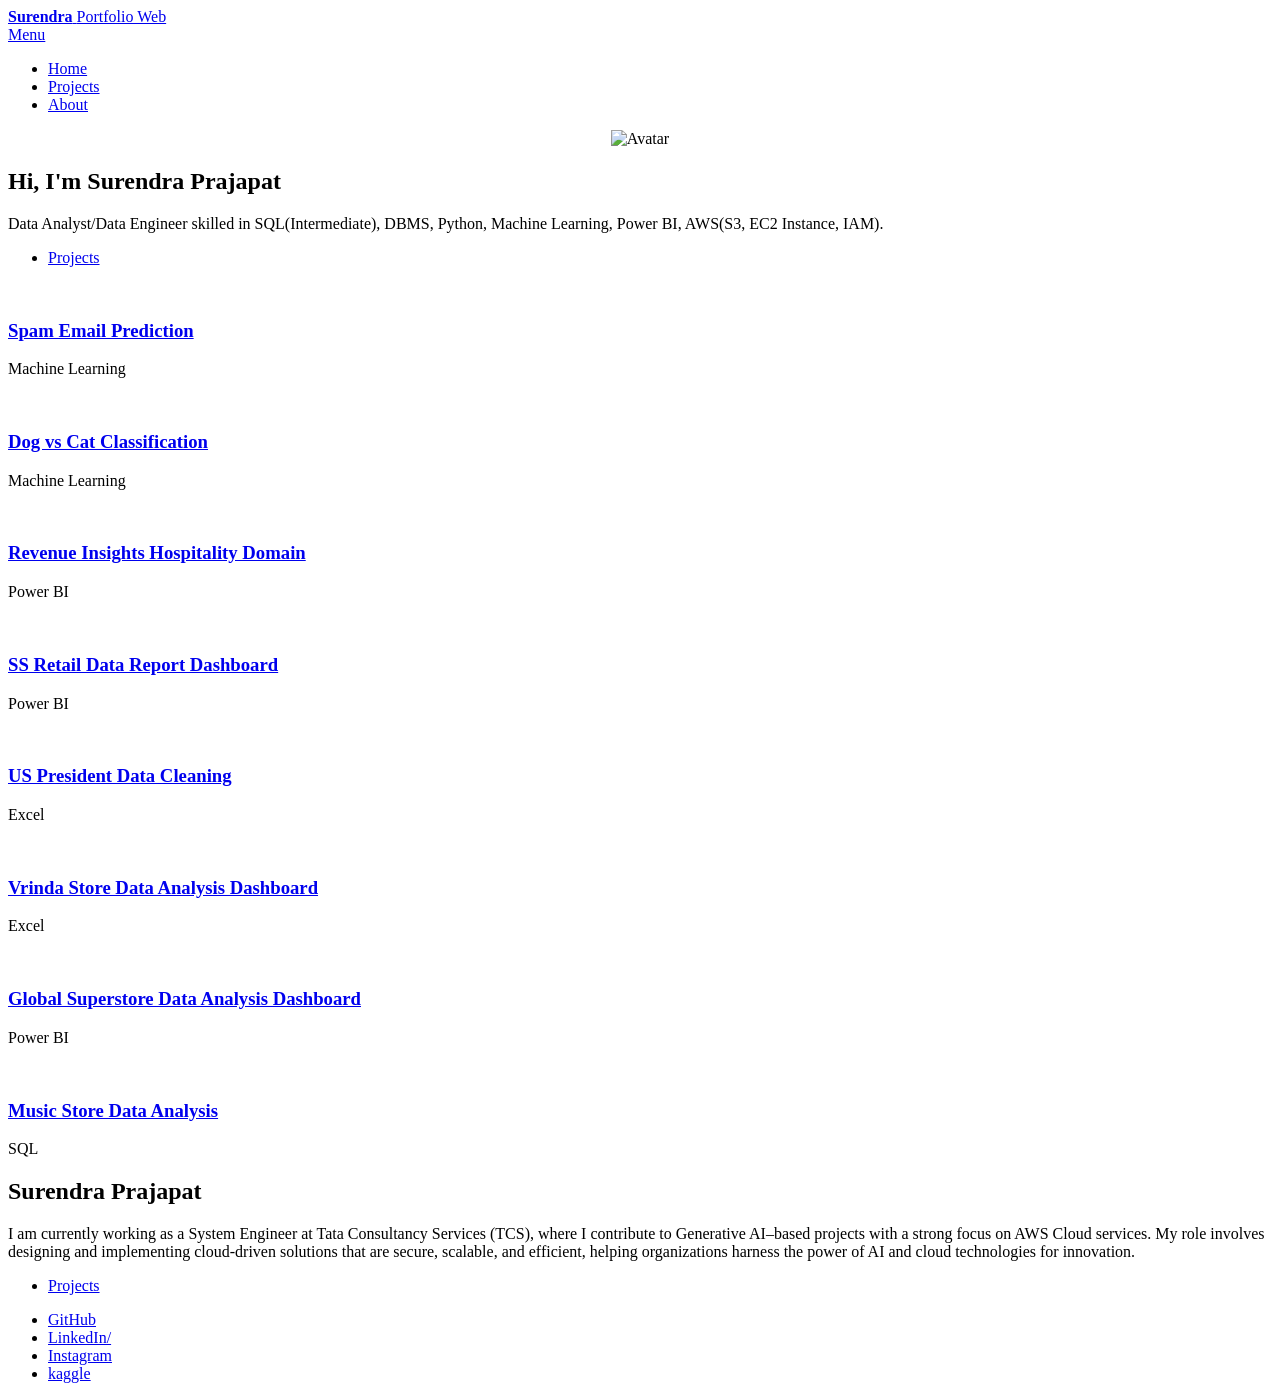
==== index.html @ dc1cc6a8 "Update index.html" ====
<!DOCTYPE HTML>
<html lang="en">
	
<html>
	<head>
	    <title>Surendra Prajapat Portfolio Web</title>
	    <meta charset="utf-8" />
	    <meta name="viewport" content="width=device-width, initial-scale=1, user-scalable=no" />
	    <link rel="stylesheet" href="assets/css/main.css" />
	    <link rel="icon" href="images/Profile.png" type="images/Profile.png">
	    <link href="https://fonts.googleapis.com/css2?family=Montserrat:wght@400;700&display=swap" rel="stylesheet">
	    <noscript>
	        <link rel="stylesheet" href="assets/css/noscript.css" />
	    </noscript>
	</head>
	<body class="is-preload">

		<!-- Wrapper -->
			<div id="wrapper">

				<!-- Header -->
					<header id="header" class="alt" style="background-image: url('path/to/header-background.jpg');">
				            <a href="index.html" class="logo"><strong>Surendra</strong> <span>Portfolio Web</span></a>
				            <nav>
				                <a href="#menu">Menu</a>
				            </nav>
				        </header>

				<!-- Menu -->
					<nav id="menu">
						<ul class="links">
							<li><a href="index.html">Home</a></li>
							<li><a href="landing.html">Projects</a></li>
							<li><a href="generic.html">About</a></li>
						</ul>
					</nav>
					
				<!-- Banner -->
					<section id="banner" class="major">
				            <div class="inner">
				                <center>
				                    <img class="circular--square" src="images/Profile.png" alt="Avatar" width="244" height="244">
				                </center>
				                <header class="major">
				                    <h1>Hi, I'm Surendra Prajapat</h1>
				                </header>
				                <div class="content">
				                    <p>Data Analyst/Data Engineer skilled in SQL(Intermediate), DBMS, Python, Machine Learning, Power BI, AWS(S3, EC2 Instance, IAM).</p>
				                    <ul class="actions">
				                        <li><a href="#one" class="button next scrolly">Projects</a></li>
				                    </ul>
				                </div>
				            </div>
				        </section>

				<!-- Main -->
					<div id="main">

						<!-- One -->
							<section id="one" class="tiles">
								<article>
									<span class="image">
										<img src="images/Spam-mail.png" alt="" width="original_width" height="original_height" />
									</span>
									<header class="major">
										<h3><a href="landing.html" class="link">Spam Email Prediction</a></h3>
										<p>Machine Learning</p>
									</header>
								</article>

								<article>
									<span class="image">
										<img src="images/Dog-Cat.png" alt="" width="original_width" height="original_height" />
									</span>
									<header class="major">
										<h3><a href="landing.html" class="link">Dog vs Cat Classification</a></h3>
										<p>Machine Learning</p>
									</header>
								</article>

								<article>
									<span class="image">
										<img src="images/Revenue_Insights.jpg" alt="" width="original_width" height="original_height" />	
									</span>
									<header class="major">
										<h3><a href="landing.html" class="link">Revenue Insights Hospitality Domain</a></h3>
										<p>Power BI</p>
									</header>
								</article>

								<article>
									<span class="image">
										<img src="images/SS_report.jpg" alt="" width="original_width" height="original_height" />
									</span>
									<header class="major">
										<h3><a href="landing.html" class="link">SS Retail Data Report Dashboard</a></h3>
										<p>Power BI</p>
									</header>
								</article>

								<article>
									<span class="image">
										<img src="images/US-President_clean.png" alt="" width="original_width" height="original_height" />
									</span>
									<header class="major">
										<h3><a href="landing.html" class="link">US President Data Cleaning</a></h3>
										<p>Excel</p>
									</header>
								</article>

								<article>
									<span class="image">
										<img src="images/Vrinda_store.png" alt="" width="original_width" height="original_height" />
									</span>
									<header class="major">
										<h3><a href="landing.html" class="link">Vrinda Store Data Analysis Dashboard</a></h3>
										<p>Excel</p>
									</header>
								</article>

								<article>
									<span class="image">
										<img src="images/Global_Super_Store (1).jpg" alt="" width="original_width" height="original_height" />
									</span>
									<header class="major">
										<h3><a href="landing.html" class="link">Global Superstore Data Analysis Dashboard</a></h3>
										<p>Power BI</p>
									</header>
								</article>


								

								<article>
									<span class="image">
										<img src="images/pic02.jpg" alt="" />
									</span>
									<header class="major">
										<h3><a href="landing.html" class="link">Music Store Data Analysis</a></h3>
										<p>SQL</p>
									</header>
								</article>
							</section>

						<!-- Two -->
							<section id="two">
								<div class="inner">
									<header class="major">
										<h2>Surendra Prajapat</h2>
									</header>
									<p>I am currently working as a System Engineer at Tata Consultancy Services (TCS), where I contribute to Generative AI–based projects with a strong focus on AWS Cloud services. 
										My role involves designing and implementing cloud-driven solutions that are secure, scalable, and efficient, helping organizations harness the power of AI and cloud technologies for innovation.</p>
									<ul class="actions">
										<li><a href="landing.html" class="button next">Projects</a></li>
									</ul>
								</div>
							</section>
					</div>

				<!-- Contact 
					<section id="contact" style="background-image: url('[data-uri]');">
						<div class="inner">
							<section class="split">
								<section>
									<div class="contact-method">
										<span class="icon solid alt fa-envelope"></span>
										<h3>Email</h3>
										<a href="#">prajapatsurendra78980@gmail.com</a>
									</div>
								</section>
								<section>
									<div class="contact-method">
										<span class="icon solid alt fa-phone"></span>
										<h3>Phone</h3>
										<span>(+91) 7415457965</span>
									</div>
								</section>
								
							</section>
						</div>
					</section> -->

				<!-- Footer -->
					<footer id="footer">
						<div class="inner">
							<ul class="icons">
								<li><a href="https://github.com/Surendraprajapat18" class="icon brands alt fa-github"><span class="label">GitHub</span></a></li>
								<li><a href="https://www.linkedin.com/in/surendraprajapat18" class="icon brands alt fa-linkedin-in"><span class="label">LinkedIn/</span></a></li>
								<li><a href="https://www.instagram.com/thisissurendra17/" class="icon brands alt fa-instagram"><span class="label">Instagram</span></a></li>	
								<li><a href="https://www.kaggle.com/surendraprajapat" class="icon brands alt fa-kaggle"><span class="label">kaggle</span></a></li>							
							</ul>
							
						</div>
					</footer>

			</div>

		<!-- Scripts -->
			<script src="assets/js/jquery.min.js"></script>
			<script src="assets/js/jquery.scrolly.min.js"></script>
			<script src="assets/js/jquery.scrollex.min.js"></script>
			<script src="assets/js/browser.min.js"></script>
			<script src="assets/js/breakpoints.min.js"></script>
			<script src="assets/js/util.js"></script>
			<script src="assets/js/main.js"></script>

	</body>
</html>
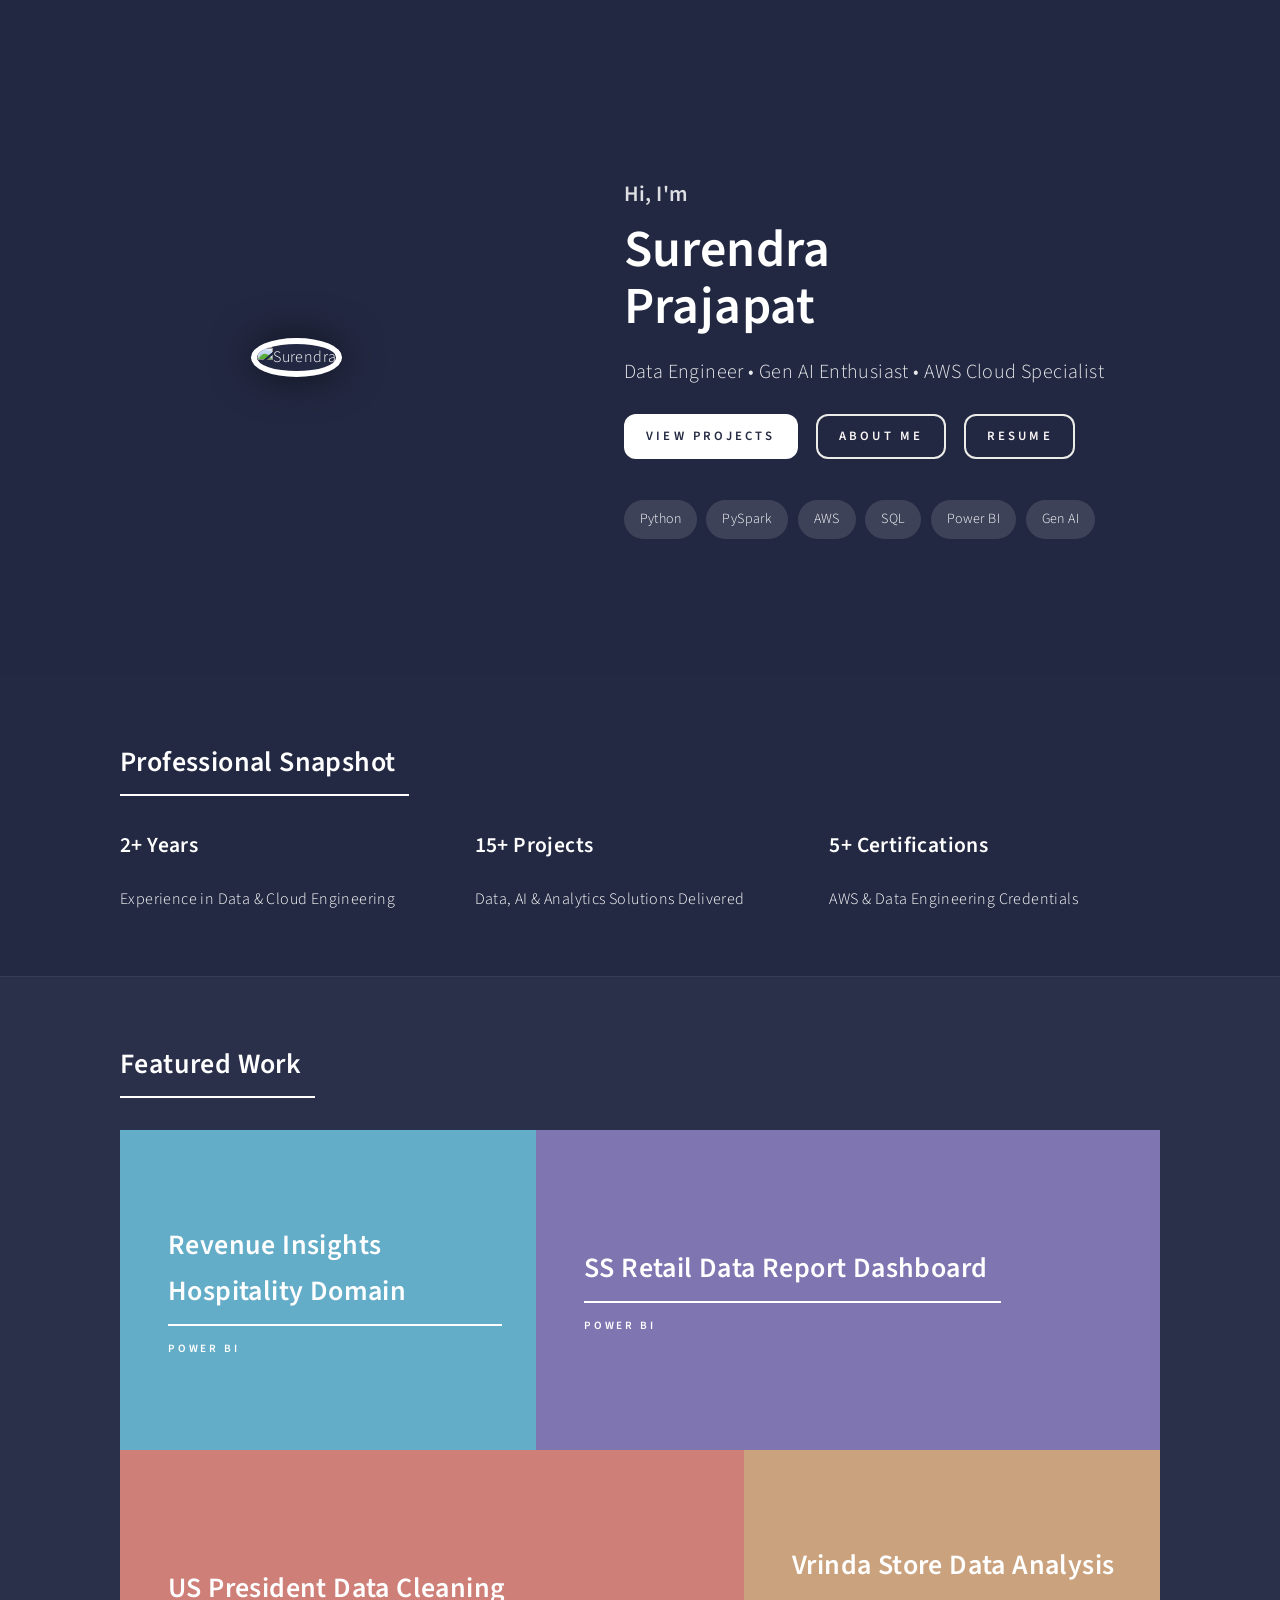
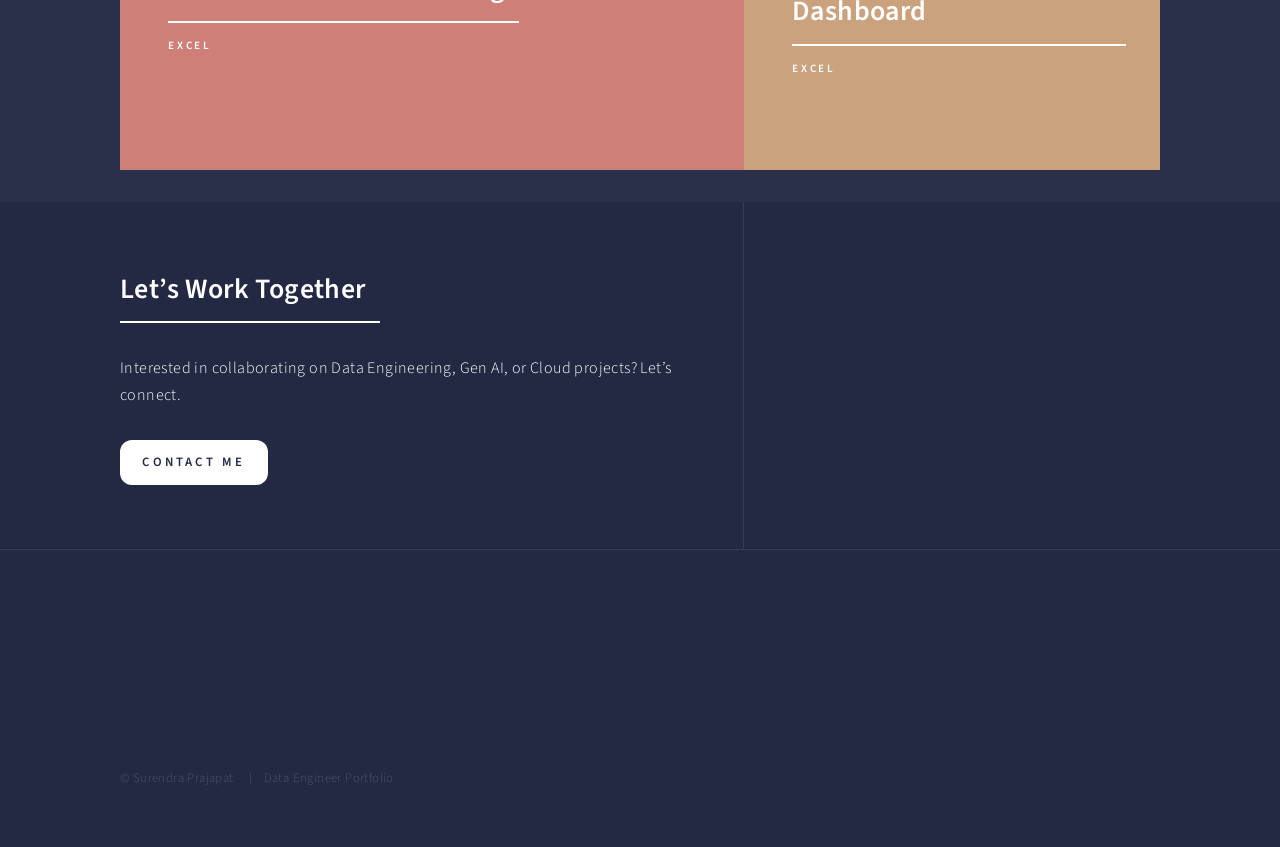
==== commit b37e82a1: "Save changes" ====
--- a/index.html
+++ b/index.html
@@ -1,82 +1,130 @@
 <!DOCTYPE HTML>
-<html lang="en">
-	
 <html>
-	<head>
-	    <title>Surendra Prajapat Portfolio Web</title>
-	    <meta charset="utf-8" />
-	    <meta name="viewport" content="width=device-width, initial-scale=1, user-scalable=no" />
-	    <link rel="stylesheet" href="assets/css/main.css" />
-	    <link rel="icon" href="images/Profile.png" type="images/Profile.png">
-	    <link href="https://fonts.googleapis.com/css2?family=Montserrat:wght@400;700&display=swap" rel="stylesheet">
-	    <noscript>
-	        <link rel="stylesheet" href="assets/css/noscript.css" />
-	    </noscript>
-	</head>
-	<body class="is-preload">
-
-		<!-- Wrapper -->
-			<div id="wrapper">
-
-				<!-- Header -->
-					<header id="header" class="alt" style="background-image: url('path/to/header-background.jpg');">
-				            <a href="index.html" class="logo"><strong>Surendra</strong> <span>Portfolio Web</span></a>
-				            <nav>
-				                <a href="#menu">Menu</a>
-				            </nav>
-				        </header>
-
-				<!-- Menu -->
-					<nav id="menu">
-						<ul class="links">
-							<li><a href="index.html">Home</a></li>
-							<li><a href="landing.html">Projects</a></li>
-							<li><a href="generic.html">About</a></li>
-						</ul>
-					</nav>
-					
-				<!-- Banner -->
-					<section id="banner" class="major">
-				            <div class="inner">
-				                <center>
-				                    <img class="circular--square" src="images/Profile.png" alt="Avatar" width="244" height="244">
-				                </center>
-				                <header class="major">
-				                    <h1>Hi, I'm Surendra Prajapat</h1>
-				                </header>
-				                <div class="content">
-				                    <p>Data Analyst/Data Engineer skilled in SQL(Intermediate), DBMS, Python, Machine Learning, Power BI, AWS(S3, EC2 Instance, IAM).</p>
-				                    <ul class="actions">
-				                        <li><a href="#one" class="button next scrolly">Projects</a></li>
-				                    </ul>
-				                </div>
-				            </div>
-				        </section>
-
-				<!-- Main -->
-					<div id="main">
+<head>
+    <title>Surendra Portfolio</title>
+    <meta charset="utf-8" />
+    <meta name="viewport" content="width=device-width, initial-scale=1, user-scalable=no" />
+
+    <!-- Main CSS -->
+    <link rel="stylesheet" href="assets/css/main.css" />
+    <noscript><link rel="stylesheet" href="assets/css/noscript.css" /></noscript>
+</head>
+
+<body class="is-preload">
+
+<!-- Wrapper -->
+<div id="wrapper">
+
+    <!-- Header -->
+    <header id="header" class="alt" style="background-image: url('path/to/header-background.jpg');">
+            <a href="index.html" class="logo"><strong>Surendra</strong> <span>Portfolio Web</span></a>
+            <nav>
+                <a href="#menu">Menu</a>
+            </nav>
+        </header>
+
+    <!-- Menu -->
+    <nav id="menu">
+        <ul class="links">
+            <li><a href="index.html">Home</a></li>
+            <li><a href="landing.html">Projects</a></li>
+            <li><a href="about.html">About Me</a></li>
+            <li><a href="contact.html">Contact</a></li>
+        </ul>
+    </nav>
+
+
+    <!-- ================= HERO / BANNER ================= -->
+
+    <section id="banner" class="major">
+
+        <div class="hero-container">
+
+            <!-- LEFT PROFILE -->
+            <div class="hero-left">
+                <img src="images/Profile.png" alt="Surendra" class="hero-img" />
+            </div>
+
+            <!-- RIGHT CONTENT -->
+            <div class="hero-right">
+
+                <h4 class="intro">Hi, I'm</h4>
+
+                <h1 class="name">
+                    Surendra <br> Prajapat
+                </h1>
+
+                <p class="tagline">
+                    Data Engineer • Gen AI Enthusiast • AWS Cloud Specialist
+                </p>
+
+                <!-- Buttons -->
+                <div class="hero-buttons">
+                    <a href="landing.html" class="button primary">View Projects</a>
+                    <a href="about.html" class="button">About Me</a>
+                    <a href="assets/SurendraCV.pdf" class="button">Resume</a>
+                </div>
+
+                <!-- Skills -->
+                <div class="hero-skills">
+                    <span>Python</span>
+                    <span>PySpark</span>
+                    <span>AWS</span>
+                    <span>SQL</span>
+                    <span>Power BI</span>
+                    <span>Gen AI</span>
+                </div>
+
+            </div>
+
+        </div>
+
+    </section>
+
+    <!-- ================= STATS SECTION ================= -->
+
+    <section id="main" class="alt">
+        <div class="inner">
+
+            <header class="major">
+                <h2>Professional Snapshot</h2>
+            </header>
+
+            <div class="row">
+
+                <div class="col-4 col-12-medium">
+                    <h3>2+ Years</h3>
+                    <p>Experience in Data & Cloud Engineering</p>
+                </div>
+
+                <div class="col-4 col-12-medium">
+                    <h3>15+ Projects</h3>
+                    <p>Data, AI & Analytics Solutions Delivered</p>
+                </div>
+
+                <div class="col-4 col-12-medium">
+                    <h3>5+ Certifications</h3>
+                    <p>AWS & Data Engineering Credentials</p>
+                </div>
+
+            </div>
+
+        </div>
+    </section>
+
+    <!-- ================= FEATURED WORK ================= -->
+
+    <section id="main">
+        <div class="inner">
+
+            <header class="major">
+                <h2>Featured Work</h2>
+            </header>
+
+            <div id="main">
 
 						<!-- One -->
 							<section id="one" class="tiles">
-								<article>
-									<span class="image">
-										<img src="images/Spam-mail.png" alt="" width="original_width" height="original_height" />
-									</span>
-									<header class="major">
-										<h3><a href="landing.html" class="link">Spam Email Prediction</a></h3>
-										<p>Machine Learning</p>
-									</header>
-								</article>
-
-								<article>
-									<span class="image">
-										<img src="images/Dog-Cat.png" alt="" width="original_width" height="original_height" />
-									</span>
-									<header class="major">
-										<h3><a href="landing.html" class="link">Dog vs Cat Classification</a></h3>
-										<p>Machine Learning</p>
-									</header>
-								</article>
 
 								<article>
 									<span class="image">
@@ -118,92 +166,66 @@
 									</header>
 								</article>
 
-								<article>
-									<span class="image">
-										<img src="images/Global_Super_Store (1).jpg" alt="" width="original_width" height="original_height" />
-									</span>
-									<header class="major">
-										<h3><a href="landing.html" class="link">Global Superstore Data Analysis Dashboard</a></h3>
-										<p>Power BI</p>
-									</header>
-								</article>
-
-
-								
-
-								<article>
-									<span class="image">
-										<img src="images/pic02.jpg" alt="" />
-									</span>
-									<header class="major">
-										<h3><a href="landing.html" class="link">Music Store Data Analysis</a></h3>
-										<p>SQL</p>
-									</header>
-								</article>
-							</section>
-
-						<!-- Two -->
-							<section id="two">
-								<div class="inner">
-									<header class="major">
-										<h2>Surendra Prajapat</h2>
-									</header>
-									<p>I am currently working as a System Engineer at Tata Consultancy Services (TCS), where I contribute to Generative AI–based projects with a strong focus on AWS Cloud services. 
-										My role involves designing and implementing cloud-driven solutions that are secure, scalable, and efficient, helping organizations harness the power of AI and cloud technologies for innovation.</p>
-									<ul class="actions">
-										<li><a href="landing.html" class="button next">Projects</a></li>
-									</ul>
-								</div>
-							</section>
+	
 					</div>
 
-				<!-- Contact 
-					<section id="contact" style="background-image: url('[data-uri]');">
-						<div class="inner">
-							<section class="split">
-								<section>
-									<div class="contact-method">
-										<span class="icon solid alt fa-envelope"></span>
-										<h3>Email</h3>
-										<a href="#">prajapatsurendra78980@gmail.com</a>
-									</div>
-								</section>
-								<section>
-									<div class="contact-method">
-										<span class="icon solid alt fa-phone"></span>
-										<h3>Phone</h3>
-										<span>(+91) 7415457965</span>
-									</div>
-								</section>
-								
-							</section>
-						</div>
-					</section> -->
-
-				<!-- Footer -->
-					<footer id="footer">
-						<div class="inner">
-							<ul class="icons">
-								<li><a href="https://github.com/Surendraprajapat18" class="icon brands alt fa-github"><span class="label">GitHub</span></a></li>
-								<li><a href="https://www.linkedin.com/in/surendraprajapat18" class="icon brands alt fa-linkedin-in"><span class="label">LinkedIn/</span></a></li>
-								<li><a href="https://www.instagram.com/thisissurendra17/" class="icon brands alt fa-instagram"><span class="label">Instagram</span></a></li>	
-								<li><a href="https://www.kaggle.com/surendraprajapat" class="icon brands alt fa-kaggle"><span class="label">kaggle</span></a></li>							
-							</ul>
-							
-						</div>
-					</footer>
-
-			</div>
-
-		<!-- Scripts -->
-			<script src="assets/js/jquery.min.js"></script>
-			<script src="assets/js/jquery.scrolly.min.js"></script>
-			<script src="assets/js/jquery.scrollex.min.js"></script>
-			<script src="assets/js/browser.min.js"></script>
-			<script src="assets/js/breakpoints.min.js"></script>
-			<script src="assets/js/util.js"></script>
-			<script src="assets/js/main.js"></script>
-
-	</body>
+        </div>
+    </section>
+
+    <!-- ================= CONTACT CTA ================= -->
+
+    <section id="contact">
+        <div class="inner">
+
+            <section>
+                <header class="major">
+                    <h2>Let’s Work Together</h2>
+                </header>
+
+                <p>
+                    Interested in collaborating on Data Engineering,
+                    Gen AI, or Cloud projects? Let’s connect.
+                </p>
+
+                <ul class="actions">
+                    <li><a href="contact.html" class="button primary">Contact Me</a></li>
+                </ul>
+            </section>
+
+
+        </div>
+
+    </section>
+    <!-- FOOTER -->
+    <footer id="footer">
+        <div class="inner">
+            <ul class="icons">
+                <li><a href="https://github.com/Surendraprajapat18" target="_blank" class="icon brands alt fa-github"></a></li>
+                <li><a href="https://www.linkedin.com/in/surendraprajapat18" target="_blank" class="icon brands alt fa-linkedin-in"></a></li>
+                <li><a href="https://www.instagram.com/thisisurendra17/" target="_blank" class="icon brands alt fa-instagram"></a></li>
+                <li><a href="https://www.kaggle.com/surendraprajapat" target="_blank" class="icon brands alt fa-kaggle"></a></li>
+            </ul>
+        </div>
+    </footer>
+
+    <!-- Footer -->
+    <footer id="footer">
+        <div class="inner">
+            <ul class="copyright">
+                <li>© Surendra Prajapat</li>
+                <li>Data Engineer Portfolio</li>
+            </ul>
+        </div>
+    </footer>
+
+</div>
+
+<!-- Scripts -->
+<script src="assets/js/jquery.min.js"></script>
+<script src="assets/js/browser.min.js"></script>
+<script src="assets/js/breakpoints.min.js"></script>
+<script src="assets/js/util.js"></script>
+<script src="assets/js/main.js"></script>
+
+</body>
 </html>
-
--- a/assets/css/main.css
+++ b/assets/css/main.css
@@ -0,0 +1,4085 @@
+@import url(fontawesome-all.min.css);
+@import url("https://fonts.googleapis.com/css?family=Source+Sans+Pro:300,300italic,600,600italic");
+
+/*
+	Forty by HTML5 UP
+	html5up.net | @ajlkn
+	Free for personal and commercial use under the CCA 3.0 license (html5up.net/license)
+*/
+
+html, body, div, span, applet, object,
+iframe, h1, h2, h3, h4, h5, h6, p, blockquote,
+pre, a, abbr, acronym, address, big, cite,
+code, del, dfn, em, img, ins, kbd, q, s, samp,
+small, strike, strong, sub, sup, tt, var, b,
+u, i, center, dl, dt, dd, ol, ul, li, fieldset,
+form, label, legend, table, caption, tbody,
+tfoot, thead, tr, th, td, article, aside,
+canvas, details, embed, figure, figcaption,
+footer, header, hgroup, menu, nav, output, ruby,
+section, summary, time, mark, audio, video {
+	margin: 0;
+	padding: 0;
+	border: 0;
+	font-size: 100%;
+	font: inherit;
+	vertical-align: baseline;}
+
+article, aside, details, figcaption, figure,
+footer, header, hgroup, menu, nav, section {
+	display: block;}
+
+body {
+	line-height: 1;
+}
+
+ol, ul {
+	list-style: none;
+}
+
+blockquote, q {
+	quotes: none;
+}
+
+	blockquote:before, blockquote:after, q:before, q:after {
+		content: '';
+		content: none;
+	}
+
+table {
+	border-collapse: collapse;
+	border-spacing: 0;
+}
+
+body {
+	-webkit-text-size-adjust: none;
+}
+
+mark {
+	background-color: transparent;
+	color: inherit;
+}
+
+input::-moz-focus-inner {
+	border: 0;
+	padding: 0;
+}
+
+input, select, textarea {
+	-moz-appearance: none;
+	-webkit-appearance: none;
+	-ms-appearance: none;
+	appearance: none;
+}
+
+/* Basic */
+
+	@-ms-viewport {
+		width: device-width;
+	}
+
+	body {
+		-ms-overflow-style: scrollbar;
+	}
+
+	@media screen and (max-width: 480px) {
+
+		html, body {
+			min-width: 320px;
+		}
+
+	}
+
+	html {
+		box-sizing: border-box;
+	}
+
+	*, *:before, *:after {
+		box-sizing: inherit;
+	}
+
+	body {
+		background: #242943;
+	}
+
+		body.is-preload *, body.is-preload *:before, body.is-preload *:after {
+			-moz-animation: none !important;
+			-webkit-animation: none !important;
+			-ms-animation: none !important;
+			animation: none !important;
+			-moz-transition: none !important;
+			-webkit-transition: none !important;
+			-ms-transition: none !important;
+			transition: none !important;
+		}
+
+/* Type */
+
+	body, input, select, textarea {
+		color: #ffffff;
+		font-family: "Source Sans Pro", Helvetica, sans-serif;
+		font-size: 17pt;
+		font-weight: 300;
+		letter-spacing: 0.025em;
+		line-height: 1.65;
+	}
+
+		@media screen and (max-width: 1680px) {
+
+			body, input, select, textarea {
+				font-size: 14pt;
+			}
+
+		}
+
+		@media screen and (max-width: 1280px) {
+
+			body, input, select, textarea {
+				font-size: 12pt;
+			}
+
+		}
+
+		@media screen and (max-width: 360px) {
+
+			body, input, select, textarea {
+				font-size: 11pt;
+			}
+
+		}
+
+	a {
+		-moz-transition: color 0.2s ease-in-out, border-bottom-color 0.2s ease-in-out;
+		-webkit-transition: color 0.2s ease-in-out, border-bottom-color 0.2s ease-in-out;
+		-ms-transition: color 0.2s ease-in-out, border-bottom-color 0.2s ease-in-out;
+		transition: color 0.2s ease-in-out, border-bottom-color 0.2s ease-in-out;
+		border-bottom: dotted 1px;
+		color: inherit;
+		text-decoration: none;
+	}
+
+		a:hover {
+			border-bottom-color: transparent;
+			color: #9bf1ff !important;
+		}
+
+		a:active {
+			color: #53e3fb !important;
+		}
+
+	strong, b {
+		color: #ffffff;
+		font-weight: 600;
+	}
+
+	em, i {
+		font-style: italic;
+	}
+
+	p {
+		margin: 0 0 2em 0;
+	}
+
+	h1, h2, h3, h4, h5, h6 {
+		color: #ffffff;
+		font-weight: 600;
+		line-height: 1.65;
+		margin: 0 0 1em 0;
+	}
+
+		h1 a, h2 a, h3 a, h4 a, h5 a, h6 a {
+			color: inherit;
+			border-bottom: 0;
+		}
+
+	h1 {
+		font-size: 2.5em;
+	}
+
+	h2 {
+		font-size: 1.75em;
+	}
+
+	h3 {
+		font-size: 1.35em;
+	}
+
+	h4 {
+		font-size: 1.1em;
+	}
+
+	h5 {
+		font-size: 0.9em;
+	}
+
+	h6 {
+		font-size: 0.7em;
+	}
+
+	@media screen and (max-width: 736px) {
+
+		h1 {
+			font-size: 2em;
+		}
+
+		h2 {
+			font-size: 1.5em;
+		}
+
+		h3 {
+			font-size: 1.25em;
+		}
+
+	}
+
+	sub {
+		font-size: 0.8em;
+		position: relative;
+		top: 0.5em;
+	}
+
+	sup {
+		font-size: 0.8em;
+		position: relative;
+		top: -0.5em;
+	}
+
+	blockquote {
+		border-left: solid 4px rgba(212, 212, 255, 0.1);
+		font-style: italic;
+		margin: 0 0 2em 0;
+		padding: 0.5em 0 0.5em 2em;
+	}
+
+	code {
+		background: rgba(212, 212, 255, 0.035);
+		font-family: "Courier New", monospace;
+		font-size: 0.9em;
+		margin: 0 0.25em;
+		padding: 0.25em 0.65em;
+	}
+
+	pre {
+		-webkit-overflow-scrolling: touch;
+		font-family: "Courier New", monospace;
+		font-size: 0.9em;
+		margin: 0 0 2em 0;
+	}
+
+		pre code {
+			display: block;
+			line-height: 1.75;
+			padding: 1em 1.5em;
+			overflow-x: auto;
+		}
+
+	hr {
+		border: 0;
+		border-bottom: solid 1px rgba(212, 212, 255, 0.1);
+		margin: 2em 0;
+	}
+
+		hr.major {
+			margin: 3em 0;
+		}
+
+	.align-left {
+		text-align: left;
+	}
+
+	.align-center {
+		text-align: center;
+	}
+
+	.align-right {
+		text-align: right;
+	}
+
+/* Row */
+
+	.row {
+		display: flex;
+		flex-wrap: wrap;
+		box-sizing: border-box;
+		align-items: stretch;
+	}
+
+		.row > * {
+			box-sizing: border-box;
+		}
+
+		.row.gtr-uniform > * > :last-child {
+			margin-bottom: 0;
+		}
+
+		.row.aln-left {
+			justify-content: flex-start;
+		}
+
+		.row.aln-center {
+			justify-content: center;
+		}
+
+		.row.aln-right {
+			justify-content: flex-end;
+		}
+
+		.row.aln-top {
+			align-items: flex-start;
+		}
+
+		.row.aln-middle {
+			align-items: center;
+		}
+
+		.row.aln-bottom {
+			align-items: flex-end;
+		}
+
+		.row > .imp {
+			order: -1;
+		}
+
+		.row > .col-1 {
+			width: 8.33333%;
+		}
+
+		.row > .off-1 {
+			margin-left: 8.33333%;
+		}
+
+		.row > .col-2 {
+			width: 16.66667%;
+		}
+
+		.row > .off-2 {
+			margin-left: 16.66667%;
+		}
+
+		.row > .col-3 {
+			width: 25%;
+		}
+
+		.row > .off-3 {
+			margin-left: 25%;
+		}
+
+		.row > .col-4 {
+			width: 33.33333%;
+		}
+
+		.row > .off-4 {
+			margin-left: 33.33333%;
+		}
+
+		.row > .col-5 {
+			width: 41.66667%;
+		}
+
+		.row > .off-5 {
+			margin-left: 41.66667%;
+		}
+
+		.row > .col-6 {
+			width: 50%;
+		}
+
+		.row > .off-6 {
+			margin-left: 50%;
+		}
+
+		.row > .col-7 {
+			width: 58.33333%;
+		}
+
+		.row > .off-7 {
+			margin-left: 58.33333%;
+		}
+
+		.row > .col-8 {
+			width: 66.66667%;
+		}
+
+		.row > .off-8 {
+			margin-left: 66.66667%;
+		}
+
+		.row > .col-9 {
+			width: 75%;
+		}
+
+		.row > .off-9 {
+			margin-left: 75%;
+		}
+
+		.row > .col-10 {
+			width: 83.33333%;
+		}
+
+		.row > .off-10 {
+			margin-left: 83.33333%;
+		}
+
+		.row > .col-11 {
+			width: 91.66667%;
+		}
+
+		.row > .off-11 {
+			margin-left: 91.66667%;
+		}
+
+		.row > .col-12 {
+			width: 100%;
+		}
+
+		.row > .off-12 {
+			margin-left: 100%;
+		}
+
+		.row.gtr-0 {
+			margin-top: 0;
+			margin-left: 0em;
+		}
+
+			.row.gtr-0 > * {
+				padding: 0 0 0 0em;
+			}
+
+			.row.gtr-0.gtr-uniform {
+				margin-top: 0em;
+			}
+
+				.row.gtr-0.gtr-uniform > * {
+					padding-top: 0em;
+				}
+
+		.row.gtr-25 {
+			margin-top: 0;
+			margin-left: -0.5em;
+		}
+
+			.row.gtr-25 > * {
+				padding: 0 0 0 0.5em;
+			}
+
+			.row.gtr-25.gtr-uniform {
+				margin-top: -0.5em;
+			}
+
+				.row.gtr-25.gtr-uniform > * {
+					padding-top: 0.5em;
+				}
+
+		.row.gtr-50 {
+			margin-top: 0;
+			margin-left: -1em;
+		}
+
+			.row.gtr-50 > * {
+				padding: 0 0 0 1em;
+			}
+
+			.row.gtr-50.gtr-uniform {
+				margin-top: -1em;
+			}
+
+				.row.gtr-50.gtr-uniform > * {
+					padding-top: 1em;
+				}
+
+		.row {
+			margin-top: 0;
+			margin-left: -2em;
+		}
+
+			.row > * {
+				padding: 0 0 0 2em;
+			}
+
+			.row.gtr-uniform {
+				margin-top: -2em;
+			}
+
+				.row.gtr-uniform > * {
+					padding-top: 2em;
+				}
+
+		.row.gtr-150 {
+			margin-top: 0;
+			margin-left: -3em;
+		}
+
+			.row.gtr-150 > * {
+				padding: 0 0 0 3em;
+			}
+
+			.row.gtr-150.gtr-uniform {
+				margin-top: -3em;
+			}
+
+				.row.gtr-150.gtr-uniform > * {
+					padding-top: 3em;
+				}
+
+		.row.gtr-200 {
+			margin-top: 0;
+			margin-left: -4em;
+		}
+
+			.row.gtr-200 > * {
+				padding: 0 0 0 4em;
+			}
+
+			.row.gtr-200.gtr-uniform {
+				margin-top: -4em;
+			}
+
+				.row.gtr-200.gtr-uniform > * {
+					padding-top: 4em;
+				}
+
+		@media screen and (max-width: 1680px) {
+
+			.row {
+				display: flex;
+				flex-wrap: wrap;
+				box-sizing: border-box;
+				align-items: stretch;
+			}
+
+				.row > * {
+					box-sizing: border-box;
+				}
+
+				.row.gtr-uniform > * > :last-child {
+					margin-bottom: 0;
+				}
+
+				.row.aln-left {
+					justify-content: flex-start;
+				}
+
+				.row.aln-center {
+					justify-content: center;
+				}
+
+				.row.aln-right {
+					justify-content: flex-end;
+				}
+
+				.row.aln-top {
+					align-items: flex-start;
+				}
+
+				.row.aln-middle {
+					align-items: center;
+				}
+
+				.row.aln-bottom {
+					align-items: flex-end;
+				}
+
+				.row > .imp-xlarge {
+					order: -1;
+				}
+
+				.row > .col-1-xlarge {
+					width: 8.33333%;
+				}
+
+				.row > .off-1-xlarge {
+					margin-left: 8.33333%;
+				}
+
+				.row > .col-2-xlarge {
+					width: 16.66667%;
+				}
+
+				.row > .off-2-xlarge {
+					margin-left: 16.66667%;
+				}
+
+				.row > .col-3-xlarge {
+					width: 25%;
+				}
+
+				.row > .off-3-xlarge {
+					margin-left: 25%;
+				}
+
+				.row > .col-4-xlarge {
+					width: 33.33333%;
+				}
+
+				.row > .off-4-xlarge {
+					margin-left: 33.33333%;
+				}
+
+				.row > .col-5-xlarge {
+					width: 41.66667%;
+				}
+
+				.row > .off-5-xlarge {
+					margin-left: 41.66667%;
+				}
+
+				.row > .col-6-xlarge {
+					width: 50%;
+				}
+
+				.row > .off-6-xlarge {
+					margin-left: 50%;
+				}
+
+				.row > .col-7-xlarge {
+					width: 58.33333%;
+				}
+
+				.row > .off-7-xlarge {
+					margin-left: 58.33333%;
+				}
+
+				.row > .col-8-xlarge {
+					width: 66.66667%;
+				}
+
+				.row > .off-8-xlarge {
+					margin-left: 66.66667%;
+				}
+
+				.row > .col-9-xlarge {
+					width: 75%;
+				}
+
+				.row > .off-9-xlarge {
+					margin-left: 75%;
+				}
+
+				.row > .col-10-xlarge {
+					width: 83.33333%;
+				}
+
+				.row > .off-10-xlarge {
+					margin-left: 83.33333%;
+				}
+
+				.row > .col-11-xlarge {
+					width: 91.66667%;
+				}
+
+				.row > .off-11-xlarge {
+					margin-left: 91.66667%;
+				}
+
+				.row > .col-12-xlarge {
+					width: 100%;
+				}
+
+				.row > .off-12-xlarge {
+					margin-left: 100%;
+				}
+
+				.row.gtr-0 {
+					margin-top: 0;
+					margin-left: 0em;
+				}
+
+					.row.gtr-0 > * {
+						padding: 0 0 0 0em;
+					}
+
+					.row.gtr-0.gtr-uniform {
+						margin-top: 0em;
+					}
+
+						.row.gtr-0.gtr-uniform > * {
+							padding-top: 0em;
+						}
+
+				.row.gtr-25 {
+					margin-top: 0;
+					margin-left: -0.5em;
+				}
+
+					.row.gtr-25 > * {
+						padding: 0 0 0 0.5em;
+					}
+
+					.row.gtr-25.gtr-uniform {
+						margin-top: -0.5em;
+					}
+
+						.row.gtr-25.gtr-uniform > * {
+							padding-top: 0.5em;
+						}
+
+				.row.gtr-50 {
+					margin-top: 0;
+					margin-left: -1em;
+				}
+
+					.row.gtr-50 > * {
+						padding: 0 0 0 1em;
+					}
+
+					.row.gtr-50.gtr-uniform {
+						margin-top: -1em;
+					}
+
+						.row.gtr-50.gtr-uniform > * {
+							padding-top: 1em;
+						}
+
+				.row {
+					margin-top: 0;
+					margin-left: -2em;
+				}
+
+					.row > * {
+						padding: 0 0 0 2em;
+					}
+
+					.row.gtr-uniform {
+						margin-top: -2em;
+					}
+
+						.row.gtr-uniform > * {
+							padding-top: 2em;
+						}
+
+				.row.gtr-150 {
+					margin-top: 0;
+					margin-left: -3em;
+				}
+
+					.row.gtr-150 > * {
+						padding: 0 0 0 3em;
+					}
+
+					.row.gtr-150.gtr-uniform {
+						margin-top: -3em;
+					}
+
+						.row.gtr-150.gtr-uniform > * {
+							padding-top: 3em;
+						}
+
+				.row.gtr-200 {
+					margin-top: 0;
+					margin-left: -4em;
+				}
+
+					.row.gtr-200 > * {
+						padding: 0 0 0 4em;
+					}
+
+					.row.gtr-200.gtr-uniform {
+						margin-top: -4em;
+					}
+
+						.row.gtr-200.gtr-uniform > * {
+							padding-top: 4em;
+						}
+
+		}
+
+		@media screen and (max-width: 1280px) {
+
+			.row {
+				display: flex;
+				flex-wrap: wrap;
+				box-sizing: border-box;
+				align-items: stretch;
+			}
+
+				.row > * {
+					box-sizing: border-box;
+				}
+
+				.row.gtr-uniform > * > :last-child {
+					margin-bottom: 0;
+				}
+
+				.row.aln-left {
+					justify-content: flex-start;
+				}
+
+				.row.aln-center {
+					justify-content: center;
+				}
+
+				.row.aln-right {
+					justify-content: flex-end;
+				}
+
+				.row.aln-top {
+					align-items: flex-start;
+				}
+
+				.row.aln-middle {
+					align-items: center;
+				}
+
+				.row.aln-bottom {
+					align-items: flex-end;
+				}
+
+				.row > .imp-large {
+					order: -1;
+				}
+
+				.row > .col-1-large {
+					width: 8.33333%;
+				}
+
+				.row > .off-1-large {
+					margin-left: 8.33333%;
+				}
+
+				.row > .col-2-large {
+					width: 16.66667%;
+				}
+
+				.row > .off-2-large {
+					margin-left: 16.66667%;
+				}
+
+				.row > .col-3-large {
+					width: 25%;
+				}
+
+				.row > .off-3-large {
+					margin-left: 25%;
+				}
+
+				.row > .col-4-large {
+					width: 33.33333%;
+				}
+
+				.row > .off-4-large {
+					margin-left: 33.33333%;
+				}
+
+				.row > .col-5-large {
+					width: 41.66667%;
+				}
+
+				.row > .off-5-large {
+					margin-left: 41.66667%;
+				}
+
+				.row > .col-6-large {
+					width: 50%;
+				}
+
+				.row > .off-6-large {
+					margin-left: 50%;
+				}
+
+				.row > .col-7-large {
+					width: 58.33333%;
+				}
+
+				.row > .off-7-large {
+					margin-left: 58.33333%;
+				}
+
+				.row > .col-8-large {
+					width: 66.66667%;
+				}
+
+				.row > .off-8-large {
+					margin-left: 66.66667%;
+				}
+
+				.row > .col-9-large {
+					width: 75%;
+				}
+
+				.row > .off-9-large {
+					margin-left: 75%;
+				}
+
+				.row > .col-10-large {
+					width: 83.33333%;
+				}
+
+				.row > .off-10-large {
+					margin-left: 83.33333%;
+				}
+
+				.row > .col-11-large {
+					width: 91.66667%;
+				}
+
+				.row > .off-11-large {
+					margin-left: 91.66667%;
+				}
+
+				.row > .col-12-large {
+					width: 100%;
+				}
+
+				.row > .off-12-large {
+					margin-left: 100%;
+				}
+
+				.row.gtr-0 {
+					margin-top: 0;
+					margin-left: 0em;
+				}
+
+					.row.gtr-0 > * {
+						padding: 0 0 0 0em;
+					}
+
+					.row.gtr-0.gtr-uniform {
+						margin-top: 0em;
+					}
+
+						.row.gtr-0.gtr-uniform > * {
+							padding-top: 0em;
+						}
+
+				.row.gtr-25 {
+					margin-top: 0;
+					margin-left: -0.375em;
+				}
+
+					.row.gtr-25 > * {
+						padding: 0 0 0 0.375em;
+					}
+
+					.row.gtr-25.gtr-uniform {
+						margin-top: -0.375em;
+					}
+
+						.row.gtr-25.gtr-uniform > * {
+							padding-top: 0.375em;
+						}
+
+				.row.gtr-50 {
+					margin-top: 0;
+					margin-left: -0.75em;
+				}
+
+					.row.gtr-50 > * {
+						padding: 0 0 0 0.75em;
+					}
+
+					.row.gtr-50.gtr-uniform {
+						margin-top: -0.75em;
+					}
+
+						.row.gtr-50.gtr-uniform > * {
+							padding-top: 0.75em;
+						}
+
+				.row {
+					margin-top: 0;
+					margin-left: -1.5em;
+				}
+
+					.row > * {
+						padding: 0 0 0 1.5em;
+					}
+
+					.row.gtr-uniform {
+						margin-top: -1.5em;
+					}
+
+						.row.gtr-uniform > * {
+							padding-top: 1.5em;
+						}
+
+				.row.gtr-150 {
+					margin-top: 0;
+					margin-left: -2.25em;
+				}
+
+					.row.gtr-150 > * {
+						padding: 0 0 0 2.25em;
+					}
+
+					.row.gtr-150.gtr-uniform {
+						margin-top: -2.25em;
+					}
+
+						.row.gtr-150.gtr-uniform > * {
+							padding-top: 2.25em;
+						}
+
+				.row.gtr-200 {
+					margin-top: 0;
+					margin-left: -3em;
+				}
+
+					.row.gtr-200 > * {
+						padding: 0 0 0 3em;
+					}
+
+					.row.gtr-200.gtr-uniform {
+						margin-top: -3em;
+					}
+
+						.row.gtr-200.gtr-uniform > * {
+							padding-top: 3em;
+						}
+
+		}
+
+		@media screen and (max-width: 980px) {
+
+			.row {
+				display: flex;
+				flex-wrap: wrap;
+				box-sizing: border-box;
+				align-items: stretch;
+			}
+
+				.row > * {
+					box-sizing: border-box;
+				}
+
+				.row.gtr-uniform > * > :last-child {
+					margin-bottom: 0;
+				}
+
+				.row.aln-left {
+					justify-content: flex-start;
+				}
+
+				.row.aln-center {
+					justify-content: center;
+				}
+
+				.row.aln-right {
+					justify-content: flex-end;
+				}
+
+				.row.aln-top {
+					align-items: flex-start;
+				}
+
+				.row.aln-middle {
+					align-items: center;
+				}
+
+				.row.aln-bottom {
+					align-items: flex-end;
+				}
+
+				.row > .imp-medium {
+					order: -1;
+				}
+
+				.row > .col-1-medium {
+					width: 8.33333%;
+				}
+
+				.row > .off-1-medium {
+					margin-left: 8.33333%;
+				}
+
+				.row > .col-2-medium {
+					width: 16.66667%;
+				}
+
+				.row > .off-2-medium {
+					margin-left: 16.66667%;
+				}
+
+				.row > .col-3-medium {
+					width: 25%;
+				}
+
+				.row > .off-3-medium {
+					margin-left: 25%;
+				}
+
+				.row > .col-4-medium {
+					width: 33.33333%;
+				}
+
+				.row > .off-4-medium {
+					margin-left: 33.33333%;
+				}
+
+				.row > .col-5-medium {
+					width: 41.66667%;
+				}
+
+				.row > .off-5-medium {
+					margin-left: 41.66667%;
+				}
+
+				.row > .col-6-medium {
+					width: 50%;
+				}
+
+				.row > .off-6-medium {
+					margin-left: 50%;
+				}
+
+				.row > .col-7-medium {
+					width: 58.33333%;
+				}
+
+				.row > .off-7-medium {
+					margin-left: 58.33333%;
+				}
+
+				.row > .col-8-medium {
+					width: 66.66667%;
+				}
+
+				.row > .off-8-medium {
+					margin-left: 66.66667%;
+				}
+
+				.row > .col-9-medium {
+					width: 75%;
+				}
+
+				.row > .off-9-medium {
+					margin-left: 75%;
+				}
+
+				.row > .col-10-medium {
+					width: 83.33333%;
+				}
+
+				.row > .off-10-medium {
+					margin-left: 83.33333%;
+				}
+
+				.row > .col-11-medium {
+					width: 91.66667%;
+				}
+
+				.row > .off-11-medium {
+					margin-left: 91.66667%;
+				}
+
+				.row > .col-12-medium {
+					width: 100%;
+				}
+
+				.row > .off-12-medium {
+					margin-left: 100%;
+				}
+
+				.row.gtr-0 {
+					margin-top: 0;
+					margin-left: 0em;
+				}
+
+					.row.gtr-0 > * {
+						padding: 0 0 0 0em;
+					}
+
+					.row.gtr-0.gtr-uniform {
+						margin-top: 0em;
+					}
+
+						.row.gtr-0.gtr-uniform > * {
+							padding-top: 0em;
+						}
+
+				.row.gtr-25 {
+					margin-top: 0;
+					margin-left: -0.375em;
+				}
+
+					.row.gtr-25 > * {
+						padding: 0 0 0 0.375em;
+					}
+
+					.row.gtr-25.gtr-uniform {
+						margin-top: -0.375em;
+					}
+
+						.row.gtr-25.gtr-uniform > * {
+							padding-top: 0.375em;
+						}
+
+				.row.gtr-50 {
+					margin-top: 0;
+					margin-left: -0.75em;
+				}
+
+					.row.gtr-50 > * {
+						padding: 0 0 0 0.75em;
+					}
+
+					.row.gtr-50.gtr-uniform {
+						margin-top: -0.75em;
+					}
+
+						.row.gtr-50.gtr-uniform > * {
+							padding-top: 0.75em;
+						}
+
+				.row {
+					margin-top: 0;
+					margin-left: -1.5em;
+				}
+
+					.row > * {
+						padding: 0 0 0 1.5em;
+					}
+
+					.row.gtr-uniform {
+						margin-top: -1.5em;
+					}
+
+						.row.gtr-uniform > * {
+							padding-top: 1.5em;
+						}
+
+				.row.gtr-150 {
+					margin-top: 0;
+					margin-left: -2.25em;
+				}
+
+					.row.gtr-150 > * {
+						padding: 0 0 0 2.25em;
+					}
+
+					.row.gtr-150.gtr-uniform {
+						margin-top: -2.25em;
+					}
+
+						.row.gtr-150.gtr-uniform > * {
+							padding-top: 2.25em;
+						}
+
+				.row.gtr-200 {
+					margin-top: 0;
+					margin-left: -3em;
+				}
+
+					.row.gtr-200 > * {
+						padding: 0 0 0 3em;
+					}
+
+					.row.gtr-200.gtr-uniform {
+						margin-top: -3em;
+					}
+
+						.row.gtr-200.gtr-uniform > * {
+							padding-top: 3em;
+						}
+
+		}
+
+		@media screen and (max-width: 736px) {
+
+			.row {
+				display: flex;
+				flex-wrap: wrap;
+				box-sizing: border-box;
+				align-items: stretch;
+			}
+
+				.row > * {
+					box-sizing: border-box;
+				}
+
+				.row.gtr-uniform > * > :last-child {
+					margin-bottom: 0;
+				}
+
+				.row.aln-left {
+					justify-content: flex-start;
+				}
+
+				.row.aln-center {
+					justify-content: center;
+				}
+
+				.row.aln-right {
+					justify-content: flex-end;
+				}
+
+				.row.aln-top {
+					align-items: flex-start;
+				}
+
+				.row.aln-middle {
+					align-items: center;
+				}
+
+				.row.aln-bottom {
+					align-items: flex-end;
+				}
+
+				.row > .imp-small {
+					order: -1;
+				}
+
+				.row > .col-1-small {
+					width: 8.33333%;
+				}
+
+				.row > .off-1-small {
+					margin-left: 8.33333%;
+				}
+
+				.row > .col-2-small {
+					width: 16.66667%;
+				}
+
+				.row > .off-2-small {
+					margin-left: 16.66667%;
+				}
+
+				.row > .col-3-small {
+					width: 25%;
+				}
+
+				.row > .off-3-small {
+					margin-left: 25%;
+				}
+
+				.row > .col-4-small {
+					width: 33.33333%;
+				}
+
+				.row > .off-4-small {
+					margin-left: 33.33333%;
+				}
+
+				.row > .col-5-small {
+					width: 41.66667%;
+				}
+
+				.row > .off-5-small {
+					margin-left: 41.66667%;
+				}
+
+				.row > .col-6-small {
+					width: 50%;
+				}
+
+				.row > .off-6-small {
+					margin-left: 50%;
+				}
+
+				.row > .col-7-small {
+					width: 58.33333%;
+				}
+
+				.row > .off-7-small {
+					margin-left: 58.33333%;
+				}
+
+				.row > .col-8-small {
+					width: 66.66667%;
+				}
+
+				.row > .off-8-small {
+					margin-left: 66.66667%;
+				}
+
+				.row > .col-9-small {
+					width: 75%;
+				}
+
+				.row > .off-9-small {
+					margin-left: 75%;
+				}
+
+				.row > .col-10-small {
+					width: 83.33333%;
+				}
+
+				.row > .off-10-small {
+					margin-left: 83.33333%;
+				}
+
+				.row > .col-11-small {
+					width: 91.66667%;
+				}
+
+				.row > .off-11-small {
+					margin-left: 91.66667%;
+				}
+
+				.row > .col-12-small {
+					width: 100%;
+				}
+
+				.row > .off-12-small {
+					margin-left: 100%;
+				}
+
+				.row.gtr-0 {
+					margin-top: 0;
+					margin-left: 0em;
+				}
+
+					.row.gtr-0 > * {
+						padding: 0 0 0 0em;
+					}
+
+					.row.gtr-0.gtr-uniform {
+						margin-top: 0em;
+					}
+
+						.row.gtr-0.gtr-uniform > * {
+							padding-top: 0em;
+						}
+
+				.row.gtr-25 {
+					margin-top: 0;
+					margin-left: -0.3125em;
+				}
+
+					.row.gtr-25 > * {
+						padding: 0 0 0 0.3125em;
+					}
+
+					.row.gtr-25.gtr-uniform {
+						margin-top: -0.3125em;
+					}
+
+						.row.gtr-25.gtr-uniform > * {
+							padding-top: 0.3125em;
+						}
+
+				.row.gtr-50 {
+					margin-top: 0;
+					margin-left: -0.625em;
+				}
+
+					.row.gtr-50 > * {
+						padding: 0 0 0 0.625em;
+					}
+
+					.row.gtr-50.gtr-uniform {
+						margin-top: -0.625em;
+					}
+
+						.row.gtr-50.gtr-uniform > * {
+							padding-top: 0.625em;
+						}
+
+				.row {
+					margin-top: 0;
+					margin-left: -1.25em;
+				}
+
+					.row > * {
+						padding: 0 0 0 1.25em;
+					}
+
+					.row.gtr-uniform {
+						margin-top: -1.25em;
+					}
+
+						.row.gtr-uniform > * {
+							padding-top: 1.25em;
+						}
+
+				.row.gtr-150 {
+					margin-top: 0;
+					margin-left: -1.875em;
+				}
+
+					.row.gtr-150 > * {
+						padding: 0 0 0 1.875em;
+					}
+
+					.row.gtr-150.gtr-uniform {
+						margin-top: -1.875em;
+					}
+
+						.row.gtr-150.gtr-uniform > * {
+							padding-top: 1.875em;
+						}
+
+				.row.gtr-200 {
+					margin-top: 0;
+					margin-left: -2.5em;
+				}
+
+					.row.gtr-200 > * {
+						padding: 0 0 0 2.5em;
+					}
+
+					.row.gtr-200.gtr-uniform {
+						margin-top: -2.5em;
+					}
+
+						.row.gtr-200.gtr-uniform > * {
+							padding-top: 2.5em;
+						}
+
+		}
+
+		@media screen and (max-width: 480px) {
+
+			.row {
+				display: flex;
+				flex-wrap: wrap;
+				box-sizing: border-box;
+				align-items: stretch;
+			}
+
+				.row > * {
+					box-sizing: border-box;
+				}
+
+				.row.gtr-uniform > * > :last-child {
+					margin-bottom: 0;
+				}
+
+				.row.aln-left {
+					justify-content: flex-start;
+				}
+
+				.row.aln-center {
+					justify-content: center;
+				}
+
+				.row.aln-right {
+					justify-content: flex-end;
+				}
+
+				.row.aln-top {
+					align-items: flex-start;
+				}
+
+				.row.aln-middle {
+					align-items: center;
+				}
+
+				.row.aln-bottom {
+					align-items: flex-end;
+				}
+
+				.row > .imp-xsmall {
+					order: -1;
+				}
+
+				.row > .col-1-xsmall {
+					width: 8.33333%;
+				}
+
+				.row > .off-1-xsmall {
+					margin-left: 8.33333%;
+				}
+
+				.row > .col-2-xsmall {
+					width: 16.66667%;
+				}
+
+				.row > .off-2-xsmall {
+					margin-left: 16.66667%;
+				}
+
+				.row > .col-3-xsmall {
+					width: 25%;
+				}
+
+				.row > .off-3-xsmall {
+					margin-left: 25%;
+				}
+
+				.row > .col-4-xsmall {
+					width: 33.33333%;
+				}
+
+				.row > .off-4-xsmall {
+					margin-left: 33.33333%;
+				}
+
+				.row > .col-5-xsmall {
+					width: 41.66667%;
+				}
+
+				.row > .off-5-xsmall {
+					margin-left: 41.66667%;
+				}
+
+				.row > .col-6-xsmall {
+					width: 50%;
+				}
+
+				.row > .off-6-xsmall {
+					margin-left: 50%;
+				}
+
+				.row > .col-7-xsmall {
+					width: 58.33333%;
+				}
+
+				.row > .off-7-xsmall {
+					margin-left: 58.33333%;
+				}
+
+				.row > .col-8-xsmall {
+					width: 66.66667%;
+				}
+
+				.row > .off-8-xsmall {
+					margin-left: 66.66667%;
+				}
+
+				.row > .col-9-xsmall {
+					width: 75%;
+				}
+
+				.row > .off-9-xsmall {
+					margin-left: 75%;
+				}
+
+				.row > .col-10-xsmall {
+					width: 83.33333%;
+				}
+
+				.row > .off-10-xsmall {
+					margin-left: 83.33333%;
+				}
+
+				.row > .col-11-xsmall {
+					width: 91.66667%;
+				}
+
+				.row > .off-11-xsmall {
+					margin-left: 91.66667%;
+				}
+
+				.row > .col-12-xsmall {
+					width: 100%;
+				}
+
+				.row > .off-12-xsmall {
+					margin-left: 100%;
+				}
+
+				.row.gtr-0 {
+					margin-top: 0;
+					margin-left: 0em;
+				}
+
+					.row.gtr-0 > * {
+						padding: 0 0 0 0em;
+					}
+
+					.row.gtr-0.gtr-uniform {
+						margin-top: 0em;
+					}
+
+						.row.gtr-0.gtr-uniform > * {
+							padding-top: 0em;
+						}
+
+				.row.gtr-25 {
+					margin-top: 0;
+					margin-left: -0.3125em;
+				}
+
+					.row.gtr-25 > * {
+						padding: 0 0 0 0.3125em;
+					}
+
+					.row.gtr-25.gtr-uniform {
+						margin-top: -0.3125em;
+					}
+
+						.row.gtr-25.gtr-uniform > * {
+							padding-top: 0.3125em;
+						}
+
+				.row.gtr-50 {
+					margin-top: 0;
+					margin-left: -0.625em;
+				}
+
+					.row.gtr-50 > * {
+						padding: 0 0 0 0.625em;
+					}
+
+					.row.gtr-50.gtr-uniform {
+						margin-top: -0.625em;
+					}
+
+						.row.gtr-50.gtr-uniform > * {
+							padding-top: 0.625em;
+						}
+
+				.row {
+					margin-top: 0;
+					margin-left: -1.25em;
+				}
+
+					.row > * {
+						padding: 0 0 0 1.25em;
+					}
+
+					.row.gtr-uniform {
+						margin-top: -1.25em;
+					}
+
+						.row.gtr-uniform > * {
+							padding-top: 1.25em;
+						}
+
+				.row.gtr-150 {
+					margin-top: 0;
+					margin-left: -1.875em;
+				}
+
+					.row.gtr-150 > * {
+						padding: 0 0 0 1.875em;
+					}
+
+					.row.gtr-150.gtr-uniform {
+						margin-top: -1.875em;
+					}
+
+						.row.gtr-150.gtr-uniform > * {
+							padding-top: 1.875em;
+						}
+
+				.row.gtr-200 {
+					margin-top: 0;
+					margin-left: -2.5em;
+				}
+
+					.row.gtr-200 > * {
+						padding: 0 0 0 2.5em;
+					}
+
+					.row.gtr-200.gtr-uniform {
+						margin-top: -2.5em;
+					}
+
+						.row.gtr-200.gtr-uniform > * {
+							padding-top: 2.5em;
+						}
+
+		}
+
+/* Section/Article */
+
+	section.special, article.special {
+		text-align: center;
+	}
+
+	header.major {
+		width: -moz-max-content;
+		width: -webkit-max-content;
+		width: -ms-max-content;
+		width: max-content;
+		margin-bottom: 2em;
+	}
+
+		header.major > :first-child {
+			margin-bottom: 0;
+			width: calc(100% + 0.5em);
+		}
+
+			header.major > :first-child:after {
+				content: '';
+				background-color: #ffffff;
+				display: block;
+				height: 2px;
+				margin: 0.325em 0 0.5em 0;
+				width: 100%;
+			}
+
+		header.major > p {
+			font-size: 0.7em;
+			font-weight: 600;
+			letter-spacing: 0.25em;
+			margin-bottom: 0;
+			text-transform: uppercase;
+		}
+
+		body.is-ie header.major > :first-child:after {
+			max-width: 9em;
+		}
+
+		body.is-ie header.major > h1:after {
+			max-width: 100% !important;
+		}
+
+	@media screen and (max-width: 736px) {
+
+		header.major > p br {
+			display: none;
+		}
+
+	}
+
+/* Form */
+
+	form {
+		margin: 0 0 2em 0;
+	}
+
+		form > :last-child {
+			margin-bottom: 0;
+		}
+
+		form > .fields {
+			display: -moz-flex;
+			display: -webkit-flex;
+			display: -ms-flex;
+			display: flex;
+			-moz-flex-wrap: wrap;
+			-webkit-flex-wrap: wrap;
+			-ms-flex-wrap: wrap;
+			flex-wrap: wrap;
+			width: calc(100% + 3em);
+			margin: -1.5em 0 2em -1.5em;
+		}
+
+			form > .fields > .field {
+				-moz-flex-grow: 0;
+				-webkit-flex-grow: 0;
+				-ms-flex-grow: 0;
+				flex-grow: 0;
+				-moz-flex-shrink: 0;
+				-webkit-flex-shrink: 0;
+				-ms-flex-shrink: 0;
+				flex-shrink: 0;
+				padding: 1.5em 0 0 1.5em;
+				width: calc(100% - 1.5em);
+			}
+
+				form > .fields > .field.half {
+					width: calc(50% - 0.75em);
+				}
+
+				form > .fields > .field.third {
+					width: calc(100%/3 - 0.5em);
+				}
+
+				form > .fields > .field.quarter {
+					width: calc(25% - 0.375em);
+				}
+
+		@media screen and (max-width: 480px) {
+
+			form > .fields {
+				width: calc(100% + 3em);
+				margin: -1.5em 0 2em -1.5em;
+			}
+
+				form > .fields > .field {
+					padding: 1.5em 0 0 1.5em;
+					width: calc(100% - 1.5em);
+				}
+
+					form > .fields > .field.half {
+						width: calc(100% - 1.5em);
+					}
+
+					form > .fields > .field.third {
+						width: calc(100% - 1.5em);
+					}
+
+					form > .fields > .field.quarter {
+						width: calc(100% - 1.5em);
+					}
+
+		}
+
+	label {
+		color: #ffffff;
+		display: block;
+		font-size: 0.8em;
+		font-weight: 600;
+		letter-spacing: 0.25em;
+		margin: 0 0 1em 0;
+		text-transform: uppercase;
+	}
+
+	input[type="text"],
+	input[type="password"],
+	input[type="email"],
+	input[type="tel"],
+	input[type="search"],
+	input[type="url"],
+	select,
+	textarea {
+		-moz-appearance: none;
+		-webkit-appearance: none;
+		-ms-appearance: none;
+		appearance: none;
+		background: rgba(212, 212, 255, 0.035);
+		border: none;
+		border-radius: 0;
+		color: inherit;
+		display: block;
+		outline: 0;
+		padding: 0 1em;
+		text-decoration: none;
+		width: 100%;
+	}
+
+		input[type="text"]:invalid,
+		input[type="password"]:invalid,
+		input[type="email"]:invalid,
+		input[type="tel"]:invalid,
+		input[type="search"]:invalid,
+		input[type="url"]:invalid,
+		select:invalid,
+		textarea:invalid {
+			box-shadow: none;
+		}
+
+		input[type="text"]:focus,
+		input[type="password"]:focus,
+		input[type="email"]:focus,
+		input[type="tel"]:focus,
+		input[type="search"]:focus,
+		input[type="url"]:focus,
+		select:focus,
+		textarea:focus {
+			border-color: #9bf1ff;
+			box-shadow: 0 0 0 2px #9bf1ff;
+		}
+
+	select {
+		background-image: url("data:image/svg+xml;charset=utf8,%3Csvg xmlns='http://www.w3.org/2000/svg' width='40' height='40' preserveAspectRatio='none' viewBox='0 0 40 40'%3E%3Cpath d='M9.4,12.3l10.4,10.4l10.4-10.4c0.2-0.2,0.5-0.4,0.9-0.4c0.3,0,0.6,0.1,0.9,0.4l3.3,3.3c0.2,0.2,0.4,0.5,0.4,0.9 c0,0.4-0.1,0.6-0.4,0.9L20.7,31.9c-0.2,0.2-0.5,0.4-0.9,0.4c-0.3,0-0.6-0.1-0.9-0.4L4.3,17.3c-0.2-0.2-0.4-0.5-0.4-0.9 c0-0.4,0.1-0.6,0.4-0.9l3.3-3.3c0.2-0.2,0.5-0.4,0.9-0.4S9.1,12.1,9.4,12.3z' fill='rgba(212, 212, 255, 0.1)' /%3E%3C/svg%3E");
+		background-size: 1.25rem;
+		background-repeat: no-repeat;
+		background-position: calc(100% - 1rem) center;
+		height: 2.75em;
+		padding-right: 2.75em;
+		text-overflow: ellipsis;
+	}
+
+		select option {
+			color: #ffffff;
+			background: #242943;
+		}
+
+		select:focus::-ms-value {
+			background-color: transparent;
+		}
+
+		select::-ms-expand {
+			display: none;
+		}
+
+	input[type="text"],
+	input[type="password"],
+	input[type="email"],
+	input[type="tel"],
+	input[type="search"],
+	input[type="url"],
+	select {
+		height: 2.75em;
+	}
+
+	textarea {
+		padding: 0.75em 1em;
+	}
+
+	input[type="checkbox"],
+	input[type="radio"] {
+		-moz-appearance: none;
+		-webkit-appearance: none;
+		-ms-appearance: none;
+		appearance: none;
+		display: block;
+		float: left;
+		margin-right: -2em;
+		opacity: 0;
+		width: 1em;
+		z-index: -1;
+	}
+
+		input[type="checkbox"] + label,
+		input[type="radio"] + label {
+			text-decoration: none;
+			color: #ffffff;
+			cursor: pointer;
+			display: inline-block;
+			font-weight: 300;
+			padding-left: 2.65em;
+			padding-right: 0.75em;
+			position: relative;
+		}
+
+			input[type="checkbox"] + label:before,
+			input[type="radio"] + label:before {
+				-moz-osx-font-smoothing: grayscale;
+				-webkit-font-smoothing: antialiased;
+				display: inline-block;
+				font-style: normal;
+				font-variant: normal;
+				text-rendering: auto;
+				line-height: 1;
+				text-transform: none !important;
+				font-family: 'Font Awesome 5 Free';
+				font-weight: 900;
+			}
+
+			input[type="checkbox"] + label:before,
+			input[type="radio"] + label:before {
+				background: rgba(212, 212, 255, 0.035);
+				content: '';
+				display: inline-block;
+				font-size: 0.8em;
+				height: 2.0625em;
+				left: 0;
+				letter-spacing: 0;
+				line-height: 2.0625em;
+				position: absolute;
+				text-align: center;
+				top: 0;
+				width: 2.0625em;
+			}
+
+		input[type="checkbox"]:checked + label:before,
+		input[type="radio"]:checked + label:before {
+			background: #ffffff;
+			border-color: #9bf1ff;
+			content: '\f00c';
+			color: #242943;
+		}
+
+		input[type="checkbox"]:focus + label:before,
+		input[type="radio"]:focus + label:before {
+			box-shadow: 0 0 0 2px #9bf1ff;
+		}
+
+	input[type="radio"] + label:before {
+		border-radius: 100%;
+	}
+
+	::-webkit-input-placeholder {
+		color: rgba(244, 244, 255, 0.2) !important;
+		opacity: 1.0;
+	}
+
+	:-moz-placeholder {
+		color: rgba(244, 244, 255, 0.2) !important;
+		opacity: 1.0;
+	}
+
+	::-moz-placeholder {
+		color: rgba(244, 244, 255, 0.2) !important;
+		opacity: 1.0;
+	}
+
+	:-ms-input-placeholder {
+		color: rgba(244, 244, 255, 0.2) !important;
+		opacity: 1.0;
+	}
+
+/* Box */
+
+	.box {
+		border: solid 1px rgba(212, 212, 255, 0.1);
+		margin-bottom: 2em;
+		padding: 1.5em;
+	}
+
+		.box > :last-child,
+		.box > :last-child > :last-child,
+		.box > :last-child > :last-child > :last-child {
+			margin-bottom: 0;
+		}
+
+		.box.alt {
+			border: 0;
+			border-radius: 0;
+			padding: 0;
+		}
+/* Image border round */
+	.circular--square { border-top-left-radius: 50% 50%; border-top-right-radius: 50% 50%; border-bottom-right-radius: 50% 50%; border-bottom-left-radius: 50% 50%; }
+
+		/* Icon */
+
+	.icon {
+		text-decoration: none;
+		border-bottom: none;
+		position: relative;
+	}
+
+		.icon:before {
+			-moz-osx-font-smoothing: grayscale;
+			-webkit-font-smoothing: antialiased;
+			display: inline-block;
+			font-style: normal;
+			font-variant: normal;
+			text-rendering: auto;
+			line-height: 1;
+			text-transform: none !important;
+			font-family: 'Font Awesome 5 Free';
+			font-weight: 400;
+		}
+
+		.icon > .label {
+			display: none;
+		}
+
+		.icon:before {
+			line-height: inherit;
+		}
+
+		.icon.solid:before {
+			font-weight: 900;
+		}
+
+		.icon.brands:before {
+			font-family: 'Font Awesome 5 Brands';
+		}
+
+		.icon.alt:before {
+			background-color: #ffffff;
+			border-radius: 100%;
+			color: #242943;
+			display: inline-block;
+			height: 2em;
+			line-height: 2em;
+			text-align: center;
+			width: 2em;
+		}
+
+	a.icon.alt:before {
+		-moz-transition: background-color 0.2s ease-in-out;
+		-webkit-transition: background-color 0.2s ease-in-out;
+		-ms-transition: background-color 0.2s ease-in-out;
+		transition: background-color 0.2s ease-in-out;
+	}
+
+	a.icon.alt:hover:before {
+		background-color: #6fc3df;
+	}
+
+	a.icon.alt:active:before {
+		background-color: #37a6cb;
+	}
+
+/* Image */
+
+	.image {
+		border: 0;
+		display: inline-block;
+		position: relative;
+	}
+
+		.image img {
+			display: block;
+		}
+
+		.image.left, .image.right {
+			max-width: 30%;
+		}
+
+			.image.left img, .image.right img {
+				width: 100%;
+			}
+
+		.image.left {
+			float: left;
+			margin: 0 1.5em 1.25em 0;
+			top: 0.25em;
+		}
+
+		.image.right {
+			float: right;
+			margin: 0 0 1.25em 1.5em;
+			top: 0.25em;
+		}
+
+		.image.fit {
+			display: block;
+			margin: 0 0 2em 0;
+			width: 100%;
+		}
+
+			.image.fit img {
+				width: 100%;
+			}
+
+		.image.main {
+			display: block;
+			margin: 2.5em 0;
+			width: 100%;
+		}
+
+			.image.main img {
+				width: 100%;
+			}
+
+			@media screen and (max-width: 736px) {
+
+				.image.main {
+					margin: 1.5em 0;
+				}
+
+			}
+
+/* List */
+
+	ol {
+		list-style: decimal;
+		margin: 0 0 2em 0;
+		padding-left: 1.25em;
+	}
+
+		ol li {
+			padding-left: 0.25em;
+		}
+
+	ul {
+		list-style: disc;
+		margin: 0 0 2em 0;
+		padding-left: 1em;
+	}
+
+		ul li {
+			padding-left: 0.5em;
+		}
+
+		ul.alt {
+			list-style: none;
+			padding-left: 0;
+		}
+
+			ul.alt li {
+				border-top: solid 1px rgba(212, 212, 255, 0.1);
+				padding: 0.5em 0;
+			}
+
+				ul.alt li:first-child {
+					border-top: 0;
+					padding-top: 0;
+				}
+
+	dl {
+		margin: 0 0 2em 0;
+	}
+
+		dl dt {
+			display: block;
+			font-weight: 600;
+			margin: 0 0 1em 0;
+		}
+
+		dl dd {
+			margin-left: 2em;
+		}
+
+/* Actions */
+
+	ul.actions {
+		display: -moz-flex;
+		display: -webkit-flex;
+		display: -ms-flex;
+		display: flex;
+		cursor: default;
+		list-style: none;
+		margin-left: -1em;
+		padding-left: 0;
+	}
+
+		ul.actions li {
+			padding: 0 0 0 1em;
+			vertical-align: middle;
+		}
+
+		ul.actions.special {
+			-moz-justify-content: center;
+			-webkit-justify-content: center;
+			-ms-justify-content: center;
+			justify-content: center;
+			width: 100%;
+			margin-left: 0;
+		}
+
+			ul.actions.special li:first-child {
+				padding-left: 0;
+			}
+
+		ul.actions.stacked {
+			-moz-flex-direction: column;
+			-webkit-flex-direction: column;
+			-ms-flex-direction: column;
+			flex-direction: column;
+			margin-left: 0;
+		}
+
+			ul.actions.stacked li {
+				padding: 1.3em 0 0 0;
+			}
+
+				ul.actions.stacked li:first-child {
+					padding-top: 0;
+				}
+
+		ul.actions.fit {
+			width: calc(100% + 1em);
+		}
+
+			ul.actions.fit li {
+				-moz-flex-grow: 1;
+				-webkit-flex-grow: 1;
+				-ms-flex-grow: 1;
+				flex-grow: 1;
+				-moz-flex-shrink: 1;
+				-webkit-flex-shrink: 1;
+				-ms-flex-shrink: 1;
+				flex-shrink: 1;
+				width: 100%;
+			}
+
+				ul.actions.fit li > * {
+					width: 100%;
+				}
+
+			ul.actions.fit.stacked {
+				width: 100%;
+			}
+
+/* Icons */
+
+	ul.icons {
+		cursor: default;
+		list-style: none;
+		padding-left: 0;
+	}
+
+		ul.icons li {
+			display: inline-block;
+			padding: 0 1em 0 0;
+		}
+
+			ul.icons li:last-child {
+				padding-right: 0;
+			}
+
+		@media screen and (max-width: 736px) {
+
+			ul.icons li {
+				padding: 0 0.75em 0 0;
+			}
+
+		}
+
+/* Pagination */
+
+	ul.pagination {
+		cursor: default;
+		list-style: none;
+		padding-left: 0;
+	}
+
+		ul.pagination li {
+			display: inline-block;
+			padding-left: 0;
+			vertical-align: middle;
+		}
+
+			ul.pagination li > .page {
+				-moz-transition: background-color 0.2s ease-in-out, color 0.2s ease-in-out;
+				-webkit-transition: background-color 0.2s ease-in-out, color 0.2s ease-in-out;
+				-ms-transition: background-color 0.2s ease-in-out, color 0.2s ease-in-out;
+				transition: background-color 0.2s ease-in-out, color 0.2s ease-in-out;
+				border-bottom: 0;
+				display: inline-block;
+				font-size: 0.8em;
+				font-weight: 600;
+				height: 1.5em;
+				line-height: 1.5em;
+				margin: 0 0.125em;
+				min-width: 1.5em;
+				padding: 0 0.5em;
+				text-align: center;
+			}
+
+				ul.pagination li > .page.active {
+					background-color: #ffffff;
+					color: #242943;
+				}
+
+					ul.pagination li > .page.active:hover {
+						background-color: #9bf1ff;
+						color: #242943 !important;
+					}
+
+					ul.pagination li > .page.active:active {
+						background-color: #53e3fb;
+					}
+
+			ul.pagination li:first-child {
+				padding-right: 0.75em;
+			}
+
+			ul.pagination li:last-child {
+				padding-left: 0.75em;
+			}
+
+		@media screen and (max-width: 480px) {
+
+			ul.pagination li:nth-child(n+2):nth-last-child(n+2) {
+				display: none;
+			}
+
+			ul.pagination li:first-child {
+				padding-right: 0;
+			}
+
+		}
+
+/* Table */
+
+	.table-wrapper {
+		-webkit-overflow-scrolling: touch;
+		overflow-x: auto;
+	}
+
+	table {
+		margin: 0 0 2em 0;
+		width: 100%;
+	}
+
+		table tbody tr {
+			border: solid 1px rgba(212, 212, 255, 0.1);
+			border-left: 0;
+			border-right: 0;
+		}
+
+			table tbody tr:nth-child(2n + 1) {
+				background-color: rgba(212, 212, 255, 0.035);
+			}
+
+		table td {
+			padding: 0.75em 0.75em;
+		}
+
+		table th {
+			color: #ffffff;
+			font-size: 0.9em;
+			font-weight: 600;
+			padding: 0 0.75em 0.75em 0.75em;
+			text-align: left;
+		}
+
+		table thead {
+			border-bottom: solid 2px rgba(212, 212, 255, 0.1);
+		}
+
+		table tfoot {
+			border-top: solid 2px rgba(212, 212, 255, 0.1);
+		}
+
+		table.alt {
+			border-collapse: separate;
+		}
+
+			table.alt tbody tr td {
+				border: solid 1px rgba(212, 212, 255, 0.1);
+				border-left-width: 0;
+				border-top-width: 0;
+			}
+
+				table.alt tbody tr td:first-child {
+					border-left-width: 1px;
+				}
+
+			table.alt tbody tr:first-child td {
+				border-top-width: 1px;
+			}
+
+			table.alt thead {
+				border-bottom: 0;
+			}
+
+			table.alt tfoot {
+				border-top: 0;
+			}
+
+/* Button */
+
+	input[type="submit"],
+	input[type="reset"],
+	input[type="button"],
+	button,
+	.button {
+		-moz-appearance: none;
+		-webkit-appearance: none;
+		-ms-appearance: none;
+		appearance: none;
+		-moz-transition: background-color 0.2s ease-in-out, box-shadow 0.2s ease-in-out, color 0.2s ease-in-out;
+		-webkit-transition: background-color 0.2s ease-in-out, box-shadow 0.2s ease-in-out, color 0.2s ease-in-out;
+		-ms-transition: background-color 0.2s ease-in-out, box-shadow 0.2s ease-in-out, color 0.2s ease-in-out;
+		transition: background-color 0.2s ease-in-out, box-shadow 0.2s ease-in-out, color 0.2s ease-in-out;
+		background-color: transparent;
+		border: 0;
+		border-radius: 12px;
+		box-shadow: inset 0 0 0 2px #ecece9;
+		color: #faf6f6;
+		cursor: pointer;
+		display: inline-block;
+		font-size: 0.8em;
+		font-weight: 600;
+		height: 3.5em;
+		letter-spacing: 0.25em;
+		line-height: 3.5em;
+		padding: 0 1.75em;
+		text-align: center;
+		text-decoration: none;
+		text-transform: uppercase;
+		white-space: nowrap;
+	}
+
+		input[type="submit"]:hover, input[type="submit"]:active,
+		input[type="reset"]:hover,
+		input[type="reset"]:active,
+		input[type="button"]:hover,
+		input[type="button"]:active,
+		button:hover,
+		button:active,
+		.button:hover,
+		.button:active {
+			box-shadow: inset 0 0 0 2px #9bf1ff;
+			color: #9bf1ff;
+		}
+
+		input[type="submit"]:active,
+		input[type="reset"]:active,
+		input[type="button"]:active,
+		button:active,
+		.button:active {
+			background-color: rgba(155, 241, 255, 0.1);
+			box-shadow: inset 0 0 0 2px #53e3fb;
+			color: #53e3fb;
+		}
+
+		input[type="submit"].icon:before,
+		input[type="reset"].icon:before,
+		input[type="button"].icon:before,
+		button.icon:before,
+		.button.icon:before {
+			margin-right: 0.5em;
+		}
+
+		input[type="submit"].fit,
+		input[type="reset"].fit,
+		input[type="button"].fit,
+		button.fit,
+		.button.fit {
+			width: 100%;
+		}
+
+		input[type="submit"].small,
+		input[type="reset"].small,
+		input[type="button"].small,
+		button.small,
+		.button.small {
+			font-size: 0.6em;
+		}
+
+		input[type="submit"].large,
+		input[type="reset"].large,
+		input[type="button"].large,
+		button.large,
+		.button.large {
+			font-size: 1.25em;
+			height: 3em;
+			line-height: 3em;
+		}
+
+		input[type="submit"].next,
+		input[type="reset"].next,
+		input[type="button"].next,
+		button.next,
+		.button.next {
+			padding-right: 4.5em;
+			position: relative;
+		}
+
+			input[type="submit"].next:before, input[type="submit"].next:after,
+			input[type="reset"].next:before,
+			input[type="reset"].next:after,
+			input[type="button"].next:before,
+			input[type="button"].next:after,
+			button.next:before,
+			button.next:after,
+			.button.next:before,
+			.button.next:after {
+				-moz-transition: opacity 0.2s ease-in-out;
+				-webkit-transition: opacity 0.2s ease-in-out;
+				-ms-transition: opacity 0.2s ease-in-out;
+				transition: opacity 0.2s ease-in-out;
+				background-position: center right;
+				background-repeat: no-repeat;
+				background-size: 36px 24px;
+				content: '';
+				display: block;
+				height: 100%;
+				position: absolute;
+				right: 1.5em;
+				top: 0;
+				vertical-align: middle;
+				width: 36px;
+			}
+
+			input[type="submit"].next:before,
+			input[type="reset"].next:before,
+			input[type="button"].next:before,
+			button.next:before,
+			.button.next:before {
+				background-image: url("data:image/svg+xml;charset=utf8,%3Csvg xmlns='http://www.w3.org/2000/svg' xmlns:xlink='http://www.w3.org/1999/xlink' width='36px' height='24px' viewBox='0 0 36 24' zoomAndPan='disable'%3E%3Cstyle%3Eline %7B stroke: %23ffffff%3B stroke-width: 2px%3B %7D%3C/style%3E%3Cline x1='0' y1='12' x2='34' y2='12' /%3E%3Cline x1='25' y1='4' x2='34' y2='12.5' /%3E%3Cline x1='25' y1='20' x2='34' y2='11.5' /%3E%3C/svg%3E");
+			}
+
+			input[type="submit"].next:after,
+			input[type="reset"].next:after,
+			input[type="button"].next:after,
+			button.next:after,
+			.button.next:after {
+				background-image: url("data:image/svg+xml;charset=utf8,%3Csvg xmlns='http://www.w3.org/2000/svg' xmlns:xlink='http://www.w3.org/1999/xlink' width='36px' height='24px' viewBox='0 0 36 24' zoomAndPan='disable'%3E%3Cstyle%3Eline %7B stroke: %239bf1ff%3B stroke-width: 2px%3B %7D%3C/style%3E%3Cline x1='0' y1='12' x2='34' y2='12' /%3E%3Cline x1='25' y1='4' x2='34' y2='12.5' /%3E%3Cline x1='25' y1='20' x2='34' y2='11.5' /%3E%3C/svg%3E");
+				opacity: 0;
+				z-index: 1;
+			}
+
+			input[type="submit"].next:hover:after, input[type="submit"].next:active:after,
+			input[type="reset"].next:hover:after,
+			input[type="reset"].next:active:after,
+			input[type="button"].next:hover:after,
+			input[type="button"].next:active:after,
+			button.next:hover:after,
+			button.next:active:after,
+			.button.next:hover:after,
+			.button.next:active:after {
+				opacity: 1;
+			}
+
+			@media screen and (max-width: 1280px) {
+
+				input[type="submit"].next,
+				input[type="reset"].next,
+				input[type="button"].next,
+				button.next,
+				.button.next {
+					padding-right: 5em;
+				}
+
+			}
+
+		input[type="submit"].primary,
+		input[type="reset"].primary,
+		input[type="button"].primary,
+		button.primary,
+		.button.primary {
+			background-color: #ffffff;
+			box-shadow: none;
+			color: #242943;
+		}
+
+			input[type="submit"].primary:hover, input[type="submit"].primary:active,
+			input[type="reset"].primary:hover,
+			input[type="reset"].primary:active,
+			input[type="button"].primary:hover,
+			input[type="button"].primary:active,
+			button.primary:hover,
+			button.primary:active,
+			.button.primary:hover,
+			.button.primary:active {
+				background-color: #9bf1ff;
+				color: #242943 !important;
+			}
+
+			input[type="submit"].primary:active,
+			input[type="reset"].primary:active,
+			input[type="button"].primary:active,
+			button.primary:active,
+			.button.primary:active {
+				background-color: #53e3fb;
+			}
+
+		input[type="submit"].disabled, input[type="submit"]:disabled,
+		input[type="reset"].disabled,
+		input[type="reset"]:disabled,
+		input[type="button"].disabled,
+		input[type="button"]:disabled,
+		button.disabled,
+		button:disabled,
+		.button.disabled,
+		.button:disabled {
+			pointer-events: none;
+			cursor: default;
+			opacity: 0.25;
+		}
+
+/* Tiles */
+
+	.tiles {
+		display: -moz-flex;
+		display: -webkit-flex;
+		display: -ms-flex;
+		display: flex;
+		-moz-flex-wrap: wrap;
+		-webkit-flex-wrap: wrap;
+		-ms-flex-wrap: wrap;
+		flex-wrap: wrap;
+		border-top: 0 !important;
+	}
+
+		.tiles + * {
+			border-top: 0 !important;
+		}
+
+		.tiles article {
+			-moz-align-items: center;
+			-webkit-align-items: center;
+			-ms-align-items: center;
+			align-items: center;
+			display: -moz-flex;
+			display: -webkit-flex;
+			display: -ms-flex;
+			display: flex;
+			-moz-transition: -moz-transform 0.25s ease, opacity 0.25s ease, -moz-filter 1s ease, -webkit-filter 1s ease;
+			-webkit-transition: -webkit-transform 0.25s ease, opacity 0.25s ease, -webkit-filter 1s ease, -webkit-filter 1s ease;
+			-ms-transition: -ms-transform 0.25s ease, opacity 0.25s ease, -ms-filter 1s ease, -webkit-filter 1s ease;
+			transition: transform 0.25s ease, opacity 0.25s ease, filter 1s ease, -webkit-filter 1s ease;
+			padding: 4em 4em 2em 4em ;
+			background-position: center;
+			background-repeat: no-repeat;
+			background-size: cover;
+			cursor: default;
+			height: 40vh;
+			max-height: 40em;
+			min-height: 23em;
+			overflow: hidden;
+			position: relative;
+			width: 40%;
+		}
+
+			.tiles article .image {
+				display: none;
+			}
+
+			.tiles article header {
+				position: relative;
+				z-index: 3;
+			}
+
+			.tiles article h3 {
+				font-size: 1.75em;
+			}
+
+				.tiles article h3 a:hover {
+					color: inherit !important;
+				}
+
+			.tiles article .link.primary {
+				border: 0;
+				height: 100%;
+				left: 0;
+				position: absolute;
+				top: 0;
+				width: 100%;
+				z-index: 4;
+			}
+
+			.tiles article:before {
+				-moz-transition: opacity 0.5s ease;
+				-webkit-transition: opacity 0.5s ease;
+				-ms-transition: opacity 0.5s ease;
+				transition: opacity 0.5s ease;
+				bottom: 0;
+				content: '';
+				display: block;
+				height: 100%;
+				left: 0;
+				opacity: 0.85;
+				position: absolute;
+				width: 100%;
+				z-index: 2;
+			}
+
+			.tiles article:after {
+				background-color: rgba(36, 41, 67, 0.25);
+				content: '';
+				display: block;
+				height: 100%;
+				left: 0;
+				position: absolute;
+				top: 0;
+				width: 100%;
+				z-index: 1;
+			}
+
+			.tiles article:hover:before {
+				opacity: 0;
+			}
+
+			.tiles article.is-transitioning {
+				-moz-transform: scale(0.95);
+				-webkit-transform: scale(0.95);
+				-ms-transform: scale(0.95);
+				transform: scale(0.95);
+				-moz-filter: blur(0.5em);
+				-webkit-filter: blur(0.5em);
+				-ms-filter: blur(0.5em);
+				filter: blur(0.5em);
+				opacity: 0;
+			}
+
+			.tiles article:nth-child(4n - 1), .tiles article:nth-child(4n - 2) {
+				width: 60%;
+			}
+
+			.tiles article:nth-child(6n - 5):before {
+				background-color: #6fc3df;
+			}
+
+			.tiles article:nth-child(6n - 4):before {
+				background-color: #8d82c4;
+			}
+
+			.tiles article:nth-child(6n - 3):before {
+				background-color: #ec8d81;
+			}
+
+			.tiles article:nth-child(6n - 2):before {
+				background-color: #e7b788;
+			}
+
+			.tiles article:nth-child(6n - 1):before {
+				background-color: #8ea9e8;
+			}
+
+			.tiles article:nth-child(6n):before {
+				background-color: #87c5a4;
+			}
+
+		@media screen and (max-width: 1280px) {
+
+			.tiles article {
+				padding: 4em 3em 2em 3em ;
+				height: 30vh;
+				max-height: 30em;
+				min-height: 20em;
+			}
+
+		}
+
+		@media screen and (max-width: 980px) {
+
+			.tiles article {
+				width: 50% !important;
+			}
+
+		}
+
+		@media screen and (max-width: 736px) {
+
+			.tiles article {
+				padding: 3em 1.5em 1em 1.5em ;
+				height: 16em;
+				max-height: none;
+				min-height: 0;
+			}
+
+				.tiles article h3 {
+					font-size: 1.5em;
+				}
+
+		}
+
+		@media screen and (max-width: 480px) {
+
+			.tiles {
+				display: block;
+			}
+
+				.tiles article {
+					height: 20em;
+					width: 100% !important;
+				}
+
+		}
+
+/* Contact Method */
+
+	.contact-method {
+		margin: 0 0 2em 0;
+		padding-left: 3.25em;
+		position: relative;
+	}
+
+		.contact-method .icon {
+			left: 0;
+			position: absolute;
+			top: 0;
+		}
+
+		.contact-method h3 {
+			margin: 0 0 0.5em 0;
+		}
+
+/* Spotlights */
+
+	.spotlights {
+		border-top: 0 !important;
+	}
+
+		.spotlights + * {
+			border-top: 0 !important;
+		}
+
+		.spotlights > section {
+			display: -moz-flex;
+			display: -webkit-flex;
+			display: -ms-flex;
+			display: flex;
+			-moz-flex-direction: row;
+			-webkit-flex-direction: row;
+			-ms-flex-direction: row;
+			flex-direction: row;
+			background-color: #2e3450;
+		}
+
+			.spotlights > section > .image {
+				background-position: center center;
+				background-size: cover;
+				border-radius: 0;
+				display: block;
+				position: relative;
+				width: 30%;
+			}
+
+				.spotlights > section > .image img {
+					border-radius: 0;
+					display: block;
+					width: 100%;
+				}
+
+				.spotlights > section > .image:before {
+					background: rgba(36, 41, 67, 0.9);
+					content: '';
+					display: block;
+					height: 100%;
+					left: 0;
+					opacity: 0;
+					position: absolute;
+					top: 0;
+					width: 100%;
+				}
+
+			.spotlights > section > .content {
+				display: -moz-flex;
+				display: -webkit-flex;
+				display: -ms-flex;
+				display: flex;
+				-moz-flex-direction: column;
+				-webkit-flex-direction: column;
+				-ms-flex-direction: column;
+				flex-direction: column;
+				-moz-justify-content: center;
+				-webkit-justify-content: center;
+				-ms-justify-content: center;
+				justify-content: center;
+				-moz-align-items: center;
+				-webkit-align-items: center;
+				-ms-align-items: center;
+				align-items: center;
+				padding: 2em 3em 0.1em 3em ;
+				width: 70%;
+			}
+
+				.spotlights > section > .content > .inner {
+					margin: 0 auto;
+					max-width: 100%;
+					width: 65em;
+				}
+
+			.spotlights > section:nth-child(2n) {
+				-moz-flex-direction: row-reverse;
+				-webkit-flex-direction: row-reverse;
+				-ms-flex-direction: row-reverse;
+				flex-direction: row-reverse;
+				background-color: #333856;
+			}
+
+				.spotlights > section:nth-child(2n) > .content {
+					-moz-align-items: -moz-flex-end;
+					-webkit-align-items: -webkit-flex-end;
+					-ms-align-items: -ms-flex-end;
+					align-items: flex-end;
+				}
+
+		@media screen and (max-width: 1680px) {
+
+			.spotlights > section > .image {
+				width: 40%;
+			}
+
+			.spotlights > section > .content {
+				width: 60%;
+			}
+
+		}
+
+		@media screen and (max-width: 1280px) {
+
+			.spotlights > section > .image {
+				width: 45%;
+			}
+
+			.spotlights > section > .content {
+				width: 55%;
+			}
+
+		}
+
+		@media screen and (max-width: 980px) {
+
+			.spotlights > section {
+				display: block;
+			}
+
+				.spotlights > section > .image {
+					width: 100%;
+				}
+
+				.spotlights > section > .content {
+					padding: 4em 3em 2em 3em ;
+					width: 100%;
+				}
+
+		}
+
+		@media screen and (max-width: 736px) {
+
+			.spotlights > section > .content {
+				padding: 3em 1.5em 1em 1.5em ;
+			}
+
+		}
+
+/* Header */
+
+	@-moz-keyframes reveal-header {
+		0% {
+			top: -4em;
+			opacity: 0;
+		}
+
+		100% {
+			top: 0;
+			opacity: 1;
+		}
+	}
+
+	@-webkit-keyframes reveal-header {
+		0% {
+			top: -4em;
+			opacity: 0;
+		}
+
+		100% {
+			top: 0;
+			opacity: 1;
+		}
+	}
+
+	@-ms-keyframes reveal-header {
+		0% {
+			top: -4em;
+			opacity: 0;
+		}
+
+		100% {
+			top: 0;
+			opacity: 1;
+		}
+	}
+
+	@keyframes reveal-header {
+		0% {
+			top: -4em;
+			opacity: 0;
+		}
+
+		100% {
+			top: 0;
+			opacity: 1;
+		}
+	}
+
+	#header {
+		display: -moz-flex;
+		display: -webkit-flex;
+		display: -ms-flex;
+		display: flex;
+		background-color: #2a2f4a;
+		box-shadow: 0 0 0.25em 0 rgba(0, 0, 0, 0.15);
+		cursor: default;
+		font-weight: 600;
+		height: 3.25em;
+		left: 0;
+		letter-spacing: 0.25em;
+		line-height: 3.25em;
+		margin: 0;
+		position: fixed;
+		text-transform: uppercase;
+		top: 0;
+		width: 100%;
+		z-index: 10000;
+	}
+
+		#header .logo {
+			border: 0;
+			display: inline-block;
+			font-size: 0.8em;
+			height: inherit;
+			line-height: inherit;
+			padding: 0 1.5em;
+		}
+
+			#header .logo strong {
+				-moz-transition: background-color 0.2s ease-in-out, color 0.2s ease-in-out;
+				-webkit-transition: background-color 0.2s ease-in-out, color 0.2s ease-in-out;
+				-ms-transition: background-color 0.2s ease-in-out, color 0.2s ease-in-out;
+				transition: background-color 0.2s ease-in-out, color 0.2s ease-in-out;
+				background-color: #ffffff;
+				color: #242943;
+				display: inline-block;
+				line-height: 1.65em;
+				margin-right: 0.325em;
+				padding: 0 0.125em 0 0.375em;
+			}
+
+			#header .logo:hover strong {
+				background-color: #9bf1ff;
+			}
+
+			#header .logo:active strong {
+				background-color: #53e3fb;
+			}
+
+		#header nav {
+			display: -moz-flex;
+			display: -webkit-flex;
+			display: -ms-flex;
+			display: flex;
+			-moz-justify-content: -moz-flex-end;
+			-webkit-justify-content: -webkit-flex-end;
+			-ms-justify-content: -ms-flex-end;
+			justify-content: flex-end;
+			-moz-flex-grow: 1;
+			-webkit-flex-grow: 1;
+			-ms-flex-grow: 1;
+			flex-grow: 1;
+			height: inherit;
+			line-height: inherit;
+		}
+
+			#header nav a {
+				border: 0;
+				display: block;
+				font-size: 0.8em;
+				height: inherit;
+				line-height: inherit;
+				padding: 0 0.75em;
+				position: relative;
+				vertical-align: middle;
+			}
+
+				#header nav a:last-child {
+					padding-right: 1.5em;
+				}
+
+				#header nav a[href="#menu"] {
+					padding-right: 3.325em !important;
+				}
+
+					#header nav a[href="#menu"]:before, #header nav a[href="#menu"]:after {
+						background-image: url("data:image/svg+xml;charset=utf8,%3Csvg xmlns='http://www.w3.org/2000/svg' width='24' height='32' viewBox='0 0 24 32' preserveAspectRatio='none'%3E%3Cstyle%3Eline %7B stroke-width: 2px%3B stroke: %23ffffff%3B %7D%3C/style%3E%3Cline x1='0' y1='11' x2='24' y2='11' /%3E%3Cline x1='0' y1='21' x2='24' y2='21' /%3E%3Cline x1='0' y1='16' x2='24' y2='16' /%3E%3C/svg%3E");
+						background-position: center;
+						background-repeat: no-repeat;
+						background-size: 24px 32px;
+						content: '';
+						display: block;
+						height: 100%;
+						position: absolute;
+						right: 1.5em;
+						top: 0;
+						vertical-align: middle;
+						width: 24px;
+					}
+
+					#header nav a[href="#menu"]:after {
+						-moz-transition: opacity 0.2s ease-in-out;
+						-webkit-transition: opacity 0.2s ease-in-out;
+						-ms-transition: opacity 0.2s ease-in-out;
+						transition: opacity 0.2s ease-in-out;
+						background-image: url("data:image/svg+xml;charset=utf8,%3Csvg xmlns='http://www.w3.org/2000/svg' width='24' height='32' viewBox='0 0 24 32' preserveAspectRatio='none'%3E%3Cstyle%3Eline %7B stroke-width: 2px%3B stroke: %239bf1ff%3B %7D%3C/style%3E%3Cline x1='0' y1='11' x2='24' y2='11' /%3E%3Cline x1='0' y1='21' x2='24' y2='21' /%3E%3Cline x1='0' y1='16' x2='24' y2='16' /%3E%3C/svg%3E");
+						opacity: 0;
+						z-index: 1;
+					}
+
+					#header nav a[href="#menu"]:hover:after, #header nav a[href="#menu"]:active:after {
+						opacity: 1;
+					}
+
+					#header nav a[href="#menu"]:last-child {
+						padding-right: 3.875em !important;
+					}
+
+						#header nav a[href="#menu"]:last-child:before, #header nav a[href="#menu"]:last-child:after {
+							right: 2em;
+						}
+
+		#header.reveal {
+			-moz-animation: reveal-header 0.35s ease;
+			-webkit-animation: reveal-header 0.35s ease;
+			-ms-animation: reveal-header 0.35s ease;
+			animation: reveal-header 0.35s ease;
+		}
+
+		#header.alt {
+			-moz-transition: opacity 2.5s ease;
+			-webkit-transition: opacity 2.5s ease;
+			-ms-transition: opacity 2.5s ease;
+			transition: opacity 2.5s ease;
+			-moz-transition-delay: 0.75s;
+			-webkit-transition-delay: 0.75s;
+			-ms-transition-delay: 0.75s;
+			transition-delay: 0.75s;
+			-moz-animation: none;
+			-webkit-animation: none;
+			-ms-animation: none;
+			animation: none;
+			background-color: transparent;
+			box-shadow: none;
+			position: absolute;
+		}
+
+			#header.alt.style1 .logo strong {
+				color: #6fc3df;
+			}
+
+			#header.alt.style2 .logo strong {
+				color: #8d82c4;
+			}
+
+			#header.alt.style3 .logo strong {
+				color: #ec8d81;
+			}
+
+			#header.alt.style4 .logo strong {
+				color: #e7b788;
+			}
+
+			#header.alt.style5 .logo strong {
+				color: #8ea9e8;
+			}
+
+			#header.alt.style6 .logo strong {
+				color: #87c5a4;
+			}
+
+		body.is-preload #header.alt {
+			opacity: 0;
+		}
+
+		@media screen and (max-width: 1680px) {
+
+			#header nav a[href="#menu"] {
+				padding-right: 3.75em !important;
+			}
+
+				#header nav a[href="#menu"]:last-child {
+					padding-right: 4.25em !important;
+				}
+
+		}
+
+		@media screen and (max-width: 1280px) {
+
+			#header nav a[href="#menu"] {
+				padding-right: 4em !important;
+			}
+
+				#header nav a[href="#menu"]:last-child {
+					padding-right: 4.5em !important;
+				}
+
+		}
+
+		@media screen and (max-width: 736px) {
+
+			#header {
+				height: 2.75em;
+				line-height: 2.75em;
+			}
+
+				#header .logo {
+					padding: 0 1em;
+				}
+
+				#header nav a {
+					padding: 0 0.5em;
+				}
+
+					#header nav a:last-child {
+						padding-right: 1em;
+					}
+
+					#header nav a[href="#menu"] {
+						padding-right: 3.25em !important;
+					}
+
+						#header nav a[href="#menu"]:before, #header nav a[href="#menu"]:after {
+							right: 0.75em;
+						}
+
+						#header nav a[href="#menu"]:last-child {
+							padding-right: 4em !important;
+						}
+
+							#header nav a[href="#menu"]:last-child:before, #header nav a[href="#menu"]:last-child:after {
+								right: 1.5em;
+							}
+
+		}
+
+		@media screen and (max-width: 480px) {
+
+			#header .logo span {
+				display: none;
+			}
+
+			#header nav a[href="#menu"] {
+				overflow: hidden;
+				padding-right: 0 !important;
+				text-indent: 5em;
+				white-space: nowrap;
+				width: 5em;
+			}
+
+				#header nav a[href="#menu"]:before, #header nav a[href="#menu"]:after {
+					right: 0;
+					width: inherit;
+				}
+
+				#header nav a[href="#menu"]:last-child:before, #header nav a[href="#menu"]:last-child:after {
+					width: 4em;
+					right: 0;
+				}
+
+		}
+
+/* Banner */
+
+	#banner {
+		-moz-align-items: center;
+		-webkit-align-items: center;
+		-ms-align-items: center;
+		align-items: center;
+		background-image: url("../../images/banner.jpg");
+		display: -moz-flex;
+		display: -webkit-flex;
+		display: -ms-flex;
+		display: flex;
+		padding: 6em 0 2em 0 ;
+		background-attachment: fixed;
+		background-position: center;
+		background-repeat: no-repeat;
+		background-size: cover;
+		border-bottom: 0 !important;
+		cursor: default;
+		height: 60vh;
+		margin-bottom: -3.25em;
+		max-height: 32em;
+		min-height: 22em;
+		position: relative;
+		top: -3.25em;
+	}
+
+		#banner:after {
+			-moz-transition: opacity 2.5s ease;
+			-webkit-transition: opacity 2.5s ease;
+			-ms-transition: opacity 2.5s ease;
+			transition: opacity 2.5s ease;
+			-moz-transition-delay: 0.75s;
+			-webkit-transition-delay: 0.75s;
+			-ms-transition-delay: 0.75s;
+			transition-delay: 0.75s;
+			pointer-events: none;
+			background-color: #242943;
+			content: '';
+			display: block;
+			height: 100%;
+			left: 0;
+			opacity: 0.85;
+			position: absolute;
+			top: 0;
+			width: 100%;
+			z-index: 1;
+		}
+
+		#banner h1 {
+			font-size: 3.25em;
+		}
+
+		#banner > .inner {
+			-moz-transition: opacity 1.5s ease, -moz-transform 0.5s ease-out, -moz-filter 0.5s ease, -webkit-filter 0.5s ease;
+			-webkit-transition: opacity 1.5s ease, -webkit-transform 0.5s ease-out, -webkit-filter 0.5s ease, -webkit-filter 0.5s ease;
+			-ms-transition: opacity 1.5s ease, -ms-transform 0.5s ease-out, -ms-filter 0.5s ease, -webkit-filter 0.5s ease;
+			transition: opacity 1.5s ease, transform 0.5s ease-out, filter 0.5s ease, -webkit-filter 0.5s ease;
+			padding: 0 !important;
+			position: relative;
+			z-index: 2;
+		}
+
+			#banner > .inner .image {
+				display: none;
+			}
+
+			#banner > .inner header {
+				width: auto;
+			}
+
+				#banner > .inner header > :first-child {
+					width: auto;
+				}
+
+					#banner > .inner header > :first-child:after {
+						max-width: 100%;
+					}
+
+			#banner > .inner .content {
+				display: -moz-flex;
+				display: -webkit-flex;
+				display: -ms-flex;
+				display: flex;
+				-moz-align-items: center;
+				-webkit-align-items: center;
+				-ms-align-items: center;
+				align-items: center;
+				margin: 0 0 2em 0;
+			}
+
+				#banner > .inner .content > * {
+					margin-right: 1.5em;
+					margin-bottom: 0;
+				}
+
+				#banner > .inner .content > :last-child {
+					margin-right: 0;
+				}
+
+				#banner > .inner .content p {
+					font-size: 0.7em;
+					font-weight: 600;
+					letter-spacing: 0.25em;
+					text-transform: uppercase;
+				}
+
+		#banner.major {
+			height: 75vh;
+			min-height: 30em;
+			max-height: 50em;
+		}
+
+			#banner.major.alt {
+				opacity: 0.75;
+			}
+
+		#banner.style1:after {
+			background-color: #6fc3df;
+		}
+
+		#banner.style2:after {
+			background-color: #8d82c4;
+		}
+
+		#banner.style3:after {
+			background-color: #ec8d81;
+		}
+
+		#banner.style4:after {
+			background-color: #e7b788;
+		}
+
+		#banner.style5:after {
+			background-color: #8ea9e8;
+		}
+
+		#banner.style6:after {
+			background-color: #87c5a4;
+		}
+
+		body.is-preload #banner:after {
+			opacity: 1.0;
+		}
+
+		body.is-preload #banner > .inner {
+			-moz-filter: blur(0.125em);
+			-webkit-filter: blur(0.125em);
+			-ms-filter: blur(0.125em);
+			filter: blur(0.125em);
+			-moz-transform: translateX(-0.5em);
+			-webkit-transform: translateX(-0.5em);
+			-ms-transform: translateX(-0.5em);
+			transform: translateX(-0.5em);
+			opacity: 0;
+		}
+
+		@media screen and (max-width: 1280px) {
+
+			#banner {
+				background-attachment: scroll;
+			}
+
+		}
+
+		@media screen and (max-width: 736px) {
+
+			#banner {
+				padding: 5em 0 1em 0 ;
+				height: auto;
+				margin-bottom: -2.75em;
+				max-height: none;
+				min-height: 0;
+				top: -2.75em;
+			}
+
+				#banner h1 {
+					font-size: 2em;
+				}
+
+				#banner > .inner .content {
+					display: block;
+				}
+
+					#banner > .inner .content > * {
+						margin-right: 0;
+						margin-bottom: 2em;
+					}
+
+				#banner.major {
+					height: auto;
+					min-height: 0;
+					max-height: none;
+				}
+
+		}
+
+		@media screen and (max-width: 480px) {
+
+			#banner {
+				padding: 6em 0 2em 0 ;
+			}
+
+				#banner > .inner .content p br {
+					display: none;
+				}
+
+				#banner.major {
+					padding: 8em 0 4em 0 ;
+				}
+
+		}
+
+/* Main */
+
+	#main {
+		background-color: #2a2f4a;
+	}
+
+		#main > * {
+			border-top: solid 1px rgba(212, 212, 255, 0.1);
+		}
+
+			#main > *:first-child {
+				border-top: 0;
+			}
+
+			#main > * > .inner {
+				padding: 4em 0 2em 0 ;
+				margin: 0 auto;
+				max-width: 65em;
+				width: calc(100% - 6em);
+			}
+
+				@media screen and (max-width: 736px) {
+
+					#main > * > .inner {
+						padding: 3em 0 1em 0 ;
+						width: calc(100% - 3em);
+					}
+
+				}
+
+		#main.alt {
+			background-color: transparent;
+			border-bottom: solid 1px rgba(212, 212, 255, 0.1);
+		}
+
+/* Contact */
+
+	#contact {
+		border-bottom: solid 1px rgba(212, 212, 255, 0.1);
+		overflow-x: hidden;
+	}
+
+		#contact > .inner {
+			display: -moz-flex;
+			display: -webkit-flex;
+			display: -ms-flex;
+			display: flex;
+			padding: 0 !important;
+		}
+
+			#contact > .inner > :nth-child(2n - 1) {
+				padding: 4em 3em 2em 0 ;
+				border-right: solid 1px rgba(212, 212, 255, 0.1);
+				width: 60%;
+			}
+
+			#contact > .inner > :nth-child(2n) {
+				padding-left: 3em;
+				width: 40%;
+			}
+
+			#contact > .inner > .split {
+				padding: 0;
+			}
+
+				#contact > .inner > .split > * {
+					padding: 3em 0 1em 3em ;
+					position: relative;
+				}
+
+					#contact > .inner > .split > *:before {
+						border-top: solid 1px rgba(212, 212, 255, 0.1);
+						content: '';
+						display: block;
+						margin-left: -3em;
+						position: absolute;
+						top: 0;
+						width: calc(100vw + 3em);
+					}
+
+				#contact > .inner > .split > :first-child:before {
+					display: none;
+				}
+
+		@media screen and (max-width: 980px) {
+
+			#contact > .inner {
+				display: block;
+			}
+
+				#contact > .inner > :nth-child(2n - 1) {
+					padding: 4em 0 2em 0 ;
+					border-right: 0;
+					width: 100%;
+				}
+
+				#contact > .inner > :nth-child(2n) {
+					padding-left: 0;
+					width: 100%;
+				}
+
+				#contact > .inner > .split > * {
+					padding: 3em 0 1em 0 ;
+				}
+
+				#contact > .inner > .split > :first-child:before {
+					display: block;
+				}
+
+		}
+
+		@media screen and (max-width: 736px) {
+
+			#contact > .inner > :nth-child(2n - 1) {
+				padding: 3em 0 1em 0 ;
+			}
+
+		}
+
+/* Footer */
+
+	#footer .copyright {
+		font-size: 0.8em;
+		list-style: none;
+		padding-left: 0;
+	}
+
+		#footer .copyright li {
+			border-left: solid 1px rgba(212, 212, 255, 0.1);
+			color: rgba(244, 244, 255, 0.2);
+			display: inline-block;
+			line-height: 1;
+			margin-left: 1em;
+			padding-left: 1em;
+		}
+
+			#footer .copyright li:first-child {
+				border-left: 0;
+				margin-left: 0;
+				padding-left: 0;
+			}
+
+	@media screen and (max-width: 480px) {
+
+		#footer .copyright li {
+			display: block;
+			border-left: 0;
+			margin-left: 0;
+			padding-left: 0;
+			line-height: inherit;
+		}
+
+	}
+
+/* Wrapper */
+
+	#wrapper {
+		-moz-transition: -moz-filter 0.35s ease, -webkit-filter 0.35s ease, opacity 0.375s ease-out;
+		-webkit-transition: -webkit-filter 0.35s ease, -webkit-filter 0.35s ease, opacity 0.375s ease-out;
+		-ms-transition: -ms-filter 0.35s ease, -webkit-filter 0.35s ease, opacity 0.375s ease-out;
+		transition: filter 0.35s ease, -webkit-filter 0.35s ease, opacity 0.375s ease-out;
+		padding-top: 3.25em;
+	}
+
+		#wrapper.is-transitioning {
+			opacity: 0;
+		}
+
+		#wrapper > * > .inner {
+			padding: 4em 0 2em 0 ;
+			margin: 0 auto;
+			max-width: 65em;
+			width: calc(100% - 6em);
+		}
+
+			@media screen and (max-width: 736px) {
+
+				#wrapper > * > .inner {
+					padding: 3em 0 1em 0 ;
+					width: calc(100% - 3em);
+				}
+
+			}
+
+		@media screen and (max-width: 736px) {
+
+			#wrapper {
+				padding-top: 2.75em;
+			}
+
+		}
+
+/* Menu */
+
+	#menu {
+		-moz-transition: -moz-transform 0.35s ease, opacity 0.35s ease, visibility 0.35s;
+		-webkit-transition: -webkit-transform 0.35s ease, opacity 0.35s ease, visibility 0.35s;
+		-ms-transition: -ms-transform 0.35s ease, opacity 0.35s ease, visibility 0.35s;
+		transition: transform 0.35s ease, opacity 0.35s ease, visibility 0.35s;
+		-moz-align-items: center;
+		-webkit-align-items: center;
+		-ms-align-items: center;
+		align-items: center;
+		display: -moz-flex;
+		display: -webkit-flex;
+		display: -ms-flex;
+		display: flex;
+		-moz-justify-content: center;
+		-webkit-justify-content: center;
+		-ms-justify-content: center;
+		justify-content: center;
+		pointer-events: none;
+		background: rgba(36, 41, 67, 0.9);
+		box-shadow: none;
+		height: 100%;
+		left: 0;
+		opacity: 0;
+		overflow: hidden;
+		padding: 3em 2em;
+		position: fixed;
+		top: 0;
+		visibility: hidden;
+		width: 100%;
+		z-index: 10002;
+	}
+
+		#menu .inner {
+			-moz-transition: -moz-transform 0.35s ease-out, opacity 0.35s ease, visibility 0.35s;
+			-webkit-transition: -webkit-transform 0.35s ease-out, opacity 0.35s ease, visibility 0.35s;
+			-ms-transition: -ms-transform 0.35s ease-out, opacity 0.35s ease, visibility 0.35s;
+			transition: transform 0.35s ease-out, opacity 0.35s ease, visibility 0.35s;
+			-moz-transform: rotateX(20deg);
+			-webkit-transform: rotateX(20deg);
+			-ms-transform: rotateX(20deg);
+			transform: rotateX(20deg);
+			-webkit-overflow-scrolling: touch;
+			max-width: 100%;
+			max-height: 100vh;
+			opacity: 0;
+			overflow: auto;
+			text-align: center;
+			visibility: hidden;
+			width: 18em;
+		}
+
+			#menu .inner > :first-child {
+				margin-top: 2em;
+			}
+
+			#menu .inner > :last-child {
+				margin-bottom: 3em;
+			}
+
+		#menu ul {
+			margin: 0 0 1em 0;
+		}
+
+			#menu ul.links {
+				list-style: none;
+				padding: 0;
+			}
+
+				#menu ul.links > li {
+					padding: 0;
+				}
+
+					#menu ul.links > li > a:not(.button) {
+						border: 0;
+						border-top: solid 1px rgba(212, 212, 255, 0.1);
+						display: block;
+						font-size: 0.8em;
+						font-weight: 600;
+						letter-spacing: 0.25em;
+						line-height: 4em;
+						text-decoration: none;
+						text-transform: uppercase;
+					}
+
+					#menu ul.links > li > .button {
+						display: block;
+						margin: 0.5em 0 0 0;
+					}
+
+					#menu ul.links > li:first-child > a:not(.button) {
+						border-top: 0 !important;
+					}
+
+		#menu .close {
+			-moz-transition: color 0.2s ease-in-out;
+			-webkit-transition: color 0.2s ease-in-out;
+			-ms-transition: color 0.2s ease-in-out;
+			transition: color 0.2s ease-in-out;
+			-webkit-tap-highlight-color: rgba(0, 0, 0, 0);
+			border: 0;
+			cursor: pointer;
+			display: block;
+			height: 4em;
+			line-height: 4em;
+			overflow: hidden;
+			padding-right: 1.25em;
+			position: absolute;
+			right: 0;
+			text-align: right;
+			text-indent: 8em;
+			top: 0;
+			vertical-align: middle;
+			white-space: nowrap;
+			width: 8em;
+		}
+
+			#menu .close:before, #menu .close:after {
+				-moz-transition: opacity 0.2s ease-in-out;
+				-webkit-transition: opacity 0.2s ease-in-out;
+				-ms-transition: opacity 0.2s ease-in-out;
+				transition: opacity 0.2s ease-in-out;
+				background-position: center;
+				background-repeat: no-repeat;
+				content: '';
+				display: block;
+				height: 4em;
+				position: absolute;
+				right: 0;
+				top: 0;
+				width: 4em;
+			}
+
+			#menu .close:before {
+				background-image: url("data:image/svg+xml;charset=utf8,%3Csvg xmlns='http://www.w3.org/2000/svg' xmlns:xlink='http://www.w3.org/1999/xlink' width='20px' height='20px' viewBox='0 0 20 20' zoomAndPan='disable'%3E%3Cstyle%3Eline %7B stroke: %23ffffff%3B stroke-width: 2%3B %7D%3C/style%3E%3Cline x1='0' y1='0' x2='20' y2='20' /%3E%3Cline x1='20' y1='0' x2='0' y2='20' /%3E%3C/svg%3E");
+			}
+
+			#menu .close:after {
+				background-image: url("data:image/svg+xml;charset=utf8,%3Csvg xmlns='http://www.w3.org/2000/svg' xmlns:xlink='http://www.w3.org/1999/xlink' width='20px' height='20px' viewBox='0 0 20 20' zoomAndPan='disable'%3E%3Cstyle%3Eline %7B stroke: %239bf1ff%3B stroke-width: 2%3B %7D%3C/style%3E%3Cline x1='0' y1='0' x2='20' y2='20' /%3E%3Cline x1='20' y1='0' x2='0' y2='20' /%3E%3C/svg%3E");
+				opacity: 0;
+			}
+
+			#menu .close:hover:after, #menu .close:active:after {
+				opacity: 1;
+			}
+
+	body.is-ie #menu {
+		background: rgba(42, 47, 74, 0.975);
+	}
+
+	body.is-menu-visible #wrapper {
+		-moz-filter: blur(0.5em);
+		-webkit-filter: blur(0.5em);
+		-ms-filter: blur(0.5em);
+		filter: blur(0.5em);
+	}
+
+	body.is-menu-visible #menu {
+		pointer-events: auto;
+		opacity: 1;
+		visibility: visible;
+	}
+
+		body.is-menu-visible #menu .inner {
+			-moz-transform: none;
+			-webkit-transform: none;
+			-ms-transform: none;
+			transform: none;
+			opacity: 1;
+			visibility: visible;
+		}
+		
+/* ================================
+   HERO SECTION UPGRADE (HOME TOP)
+================================ */
+
+/* Banner Background Upgrade */
+#banner {
+    background: linear-gradient(135deg,#0f2027,#203a43,#2c5364) !important;
+    background-image: none !important;
+    height: auto;
+    min-height: 90vh;
+    display: flex;
+    align-items: center;
+    justify-content: center;
+    padding: 120px 40px 80px 40px;
+}
+
+/* Overlay reduce darkness */
+#banner:after {
+    opacity: 0.55 !important;
+}
+
+/* HERO FLEX LAYOUT */
+.hero-container {
+    display: flex;
+    align-items: center;
+    justify-content: center;
+    gap: 70px;
+    max-width: 1200px;
+    width: 100%;
+    flex-wrap: wrap;
+    z-index: 2;
+}
+
+/* LEFT PROFILE */
+.hero-left {
+    flex: 1;
+    text-align: center;
+}
+
+.hero-img {
+    width: 260px;
+    height: 260px;
+    border-radius: 50%;
+    border: 6px solid #ffffff;
+    box-shadow: 0 0 40px rgba(0,0,0,0.6);
+    transition: 0.4s;
+}
+
+.hero-img:hover {
+    transform: scale(1.05);
+}
+
+/* RIGHT CONTENT */
+.hero-right {
+    flex: 1.2;
+    max-width: 650px;
+}
+
+/* TEXT */
+.intro {
+    font-size: 22px;
+    opacity: 0.85;
+    margin-bottom: 10px;
+}
+
+.name {
+    font-size: 64px;
+    line-height: 1.1;
+    margin-bottom: 20px;
+}
+
+.tagline {
+    font-size: 20px;
+    margin-bottom: 25px;
+    opacity: 0.9;
+}
+
+/* BUTTONS */
+.hero-buttons {
+    margin-bottom: 25px;
+}
+
+.hero-buttons .button {
+    margin-right: 15px;
+    margin-bottom: 10px;
+}
+
+/* SKILL BADGES */
+.hero-skills span {
+    display: inline-block;
+    padding: 8px 16px;
+    margin: 6px 6px 0 0;
+    background: rgba(255,255,255,0.12);
+    border-radius: 20px;
+    font-size: 14px;
+    transition: 0.3s;
+}
+
+.hero-skills span:hover {
+    background: #9bf1ff;
+    color: #242943;
+}
+
+/* MOBILE RESPONSIVE */
+@media screen and (max-width: 980px) {
+
+    .hero-container {
+        flex-direction: column;
+        text-align: center;
+        gap: 40px;
+    }
+
+    .name {
+        font-size: 46px;
+    }
+
+}
+
+@media screen and (max-width: 480px) {
+
+    .hero-img {
+        width: 200px;
+        height: 200px;
+    }
+
+    .name {
+        font-size: 36px;
+    }
+
+}
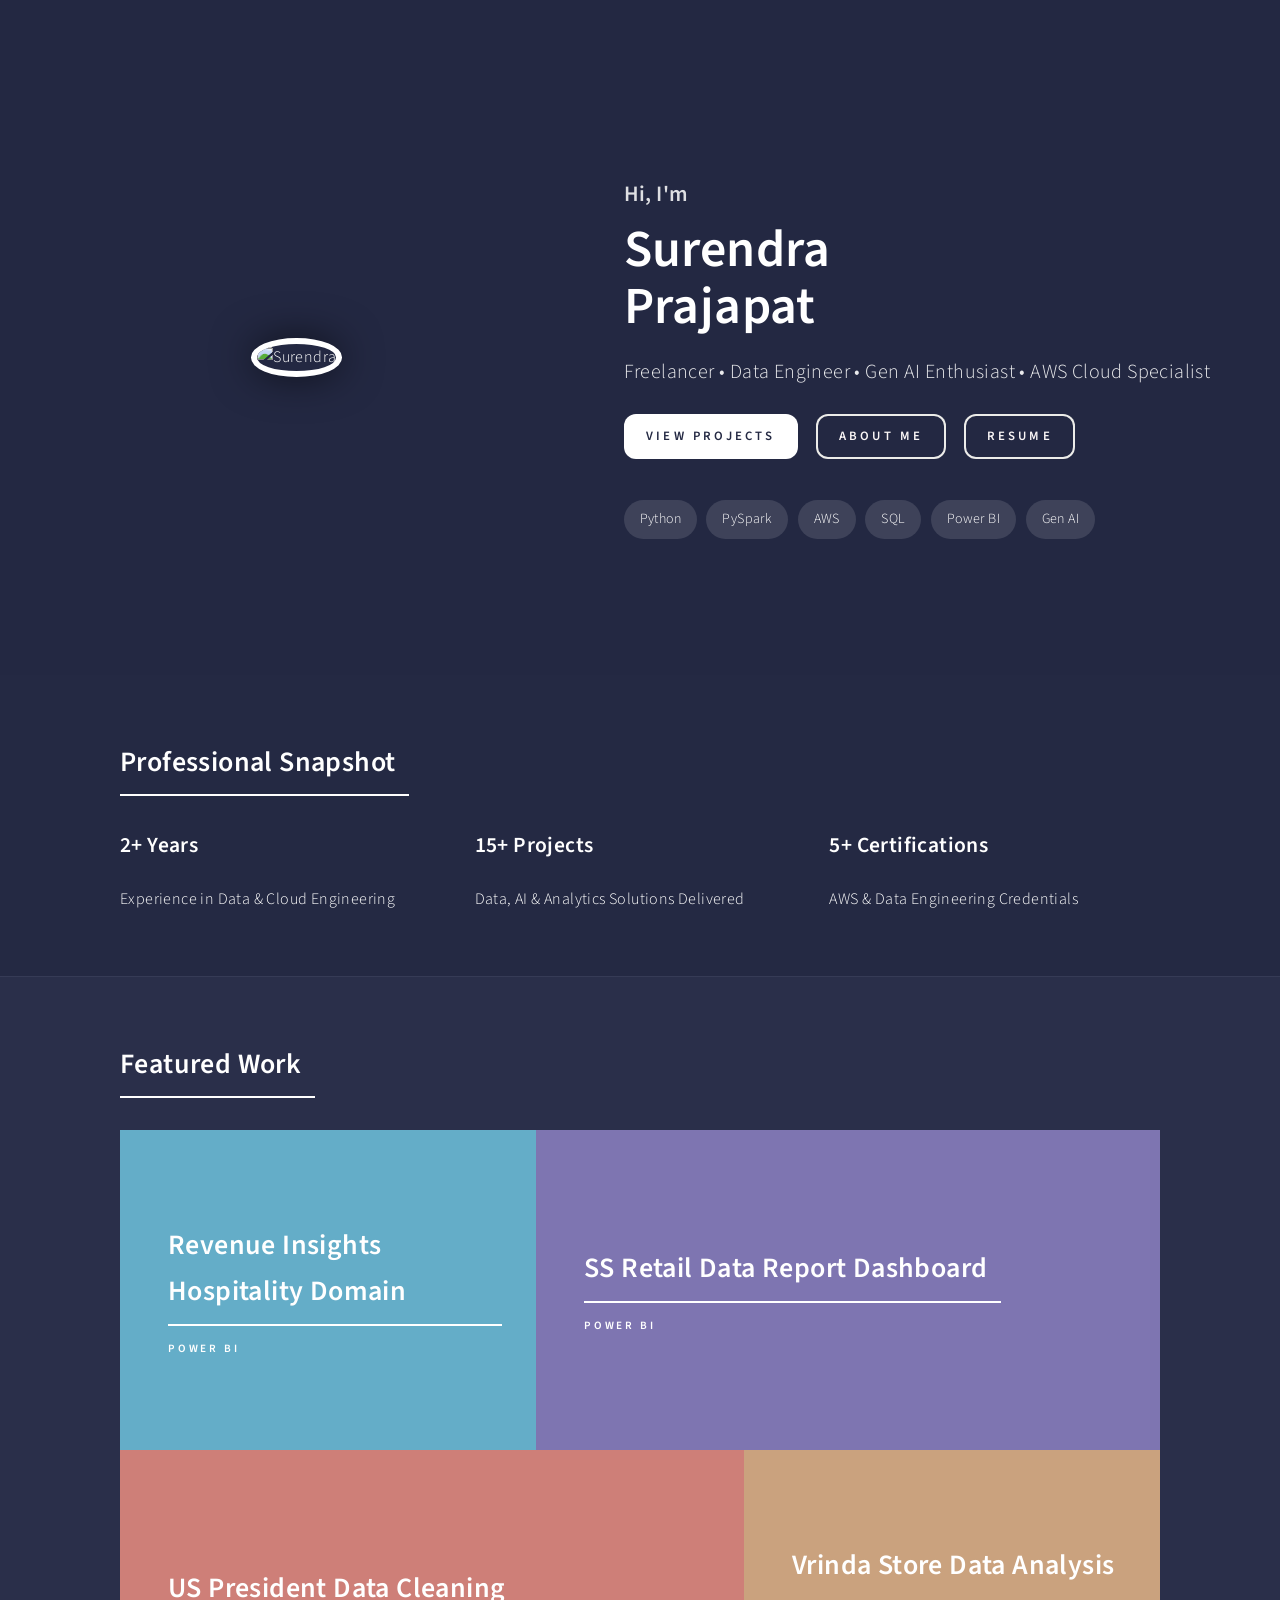
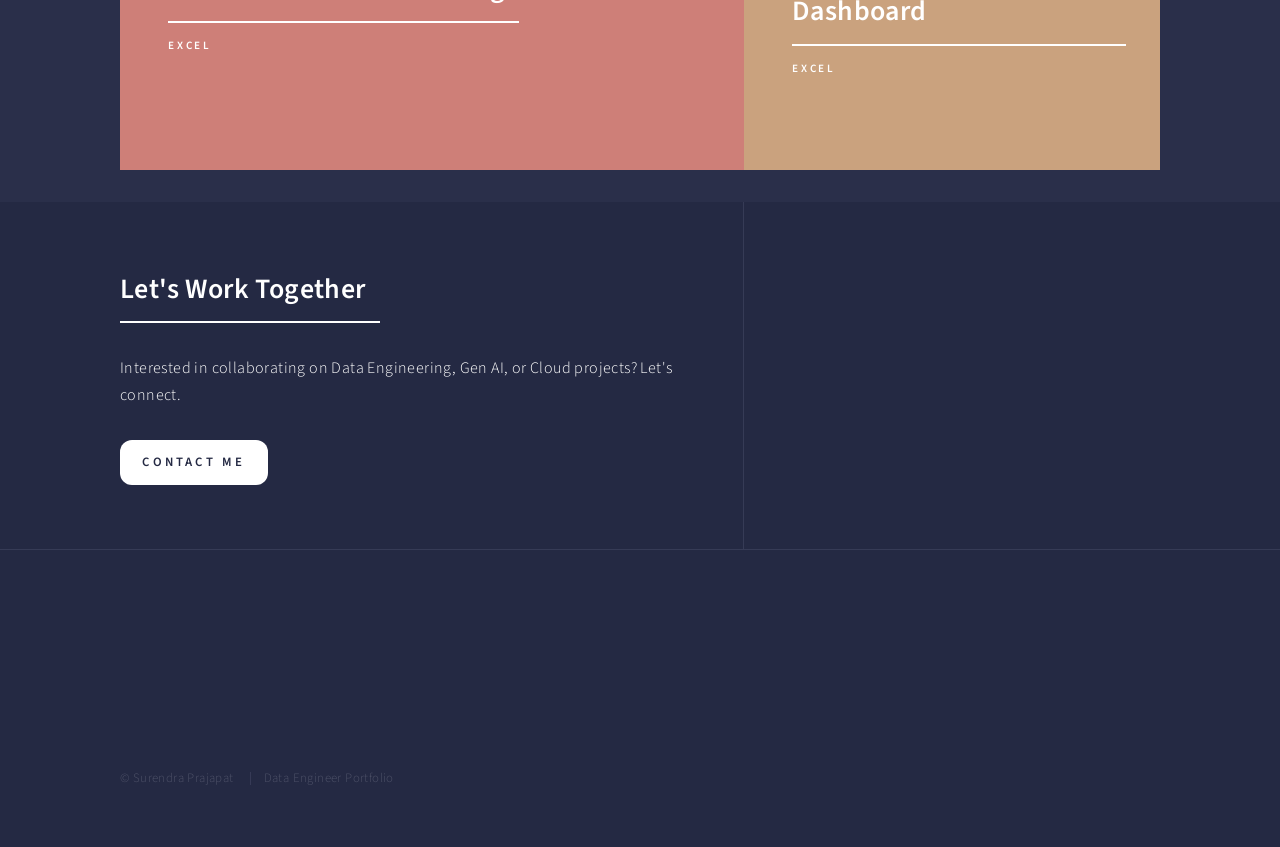
==== commit d01f8719: "Save changes" ====
--- a/index.html
+++ b/index.html
@@ -16,23 +16,25 @@
 <div id="wrapper">
 
     <!-- Header -->
-    <header id="header" class="alt" style="background-image: url('path/to/header-background.jpg');">
-            <a href="index.html" class="logo"><strong>Surendra</strong> <span>Portfolio Web</span></a>
-            <nav>
-                <a href="#menu">Menu</a>
-            </nav>
-        </header>
-
-    <!-- Menu -->
+    <header id="header" class="alt">
+        <a href="index.html" class="logo"><strong>Surendra</strong> <span>Portfolio Web</span></a>
+        <!-- <nav>
+            <a href="#menu">Menu</a>
+        </nav> -->
+    </header>
+
+    <!-- Menu
     <nav id="menu">
-        <ul class="links">
-            <li><a href="index.html">Home</a></li>
-            <li><a href="landing.html">Projects</a></li>
-            <li><a href="about.html">About Me</a></li>
-            <li><a href="contact.html">Contact</a></li>
-        </ul>
-    </nav>
-
+        <div class="inner">
+            <ul class="links">
+                <li><a href="index.html">Home</a></li>
+                <li><a href="landing.html">Projects</a></li>
+                <li><a href="about.html">About Me</a></li>
+                <li><a href="contact.html">Contact</a></li>
+            </ul>
+        </div>
+        <a class="close" href="#menu">Close</a>
+    </nav> -->
 
     <!-- ================= HERO / BANNER ================= -->
 
@@ -55,14 +57,14 @@
                 </h1>
 
                 <p class="tagline">
-                    Data Engineer • Gen AI Enthusiast • AWS Cloud Specialist
+                    Freelancer • Data Engineer • Gen AI Enthusiast • AWS Cloud Specialist
                 </p>
 
                 <!-- Buttons -->
                 <div class="hero-buttons">
                     <a href="landing.html" class="button primary">View Projects</a>
                     <a href="about.html" class="button">About Me</a>
-                    <a href="assets/SurendraCV.pdf" class="button">Resume</a>
+                    <a href="images/Surendra_prajapat_cv.pdf" class="button" target="_blank">Resume</a>
                 </div>
 
                 <!-- Skills -->
@@ -123,51 +125,52 @@
 
             <div id="main">
 
-						<!-- One -->
-							<section id="one" class="tiles">
-
-								<article>
-									<span class="image">
-										<img src="images/Revenue_Insights.jpg" alt="" width="original_width" height="original_height" />	
-									</span>
-									<header class="major">
-										<h3><a href="landing.html" class="link">Revenue Insights Hospitality Domain</a></h3>
-										<p>Power BI</p>
-									</header>
-								</article>
-
-								<article>
-									<span class="image">
-										<img src="images/SS_report.jpg" alt="" width="original_width" height="original_height" />
-									</span>
-									<header class="major">
-										<h3><a href="landing.html" class="link">SS Retail Data Report Dashboard</a></h3>
-										<p>Power BI</p>
-									</header>
-								</article>
-
-								<article>
-									<span class="image">
-										<img src="images/US-President_clean.png" alt="" width="original_width" height="original_height" />
-									</span>
-									<header class="major">
-										<h3><a href="landing.html" class="link">US President Data Cleaning</a></h3>
-										<p>Excel</p>
-									</header>
-								</article>
-
-								<article>
-									<span class="image">
-										<img src="images/Vrinda_store.png" alt="" width="original_width" height="original_height" />
-									</span>
-									<header class="major">
-										<h3><a href="landing.html" class="link">Vrinda Store Data Analysis Dashboard</a></h3>
-										<p>Excel</p>
-									</header>
-								</article>
-
-	
-					</div>
+                <!-- One -->
+                <section id="one" class="tiles">
+
+                    <article>
+                        <span class="image">
+                            <img src="images/Revenue_Insights.jpg" alt="" width="original_width" height="original_height" />	
+                        </span>
+                        <header class="major">
+                            <h3><a href="landing.html" class="link">Revenue Insights Hospitality Domain</a></h3>
+                            <p>Power BI</p>
+                        </header>
+                    </article>
+
+                    <article>
+                        <span class="image">
+                            <img src="images/SS_report.jpg" alt="" width="original_width" height="original_height" />
+                        </span>
+                        <header class="major">
+                            <h3><a href="landing.html" class="link">SS Retail Data Report Dashboard</a></h3>
+                            <p>Power BI</p>
+                        </header>
+                    </article>
+
+                    <article>
+                        <span class="image">
+                            <img src="images/US-President_clean.png" alt="" width="original_width" height="original_height" />
+                        </span>
+                        <header class="major">
+                            <h3><a href="landing.html" class="link">US President Data Cleaning</a></h3>
+                            <p>Excel</p>
+                        </header>
+                    </article>
+
+                    <article>
+                        <span class="image">
+                            <img src="images/Vrinda_store.png" alt="" width="original_width" height="original_height" />
+                        </span>
+                        <header class="major">
+                            <h3><a href="landing.html" class="link">Vrinda Store Data Analysis Dashboard</a></h3>
+                            <p>Excel</p>
+                        </header>
+                    </article>
+
+                </section>
+
+            </div>
 
         </div>
     </section>
@@ -179,12 +182,12 @@
 
             <section>
                 <header class="major">
-                    <h2>Let’s Work Together</h2>
+                    <h2>Let's Work Together</h2>
                 </header>
 
                 <p>
                     Interested in collaborating on Data Engineering,
-                    Gen AI, or Cloud projects? Let’s connect.
+                    Gen AI, or Cloud projects? Let's connect.
                 </p>
 
                 <ul class="actions">
@@ -192,17 +195,16 @@
                 </ul>
             </section>
 
-
-        </div>
-
-    </section>
+        </div>
+
+    </section>
+
     <!-- FOOTER -->
     <footer id="footer">
         <div class="inner">
             <ul class="icons">
                 <li><a href="https://github.com/Surendraprajapat18" target="_blank" class="icon brands alt fa-github"></a></li>
                 <li><a href="https://www.linkedin.com/in/surendraprajapat18" target="_blank" class="icon brands alt fa-linkedin-in"></a></li>
-                <li><a href="https://www.instagram.com/thisisurendra17/" target="_blank" class="icon brands alt fa-instagram"></a></li>
                 <li><a href="https://www.kaggle.com/surendraprajapat" target="_blank" class="icon brands alt fa-kaggle"></a></li>
             </ul>
         </div>
@@ -219,6 +221,16 @@
     </footer>
 
 </div>
+
+<!-- Menu (Outside Wrapper - IMPORTANT!) -->
+<nav id="menu">
+    <ul class="links">
+        <li><a href="index.html">Home</a></li>
+        <li><a href="landing.html">Projects</a></li>
+        <li><a href="about.html">About Me</a></li>
+        <li><a href="contact.html">Contact</a></li>
+    </ul>
+</nav>
 
 <!-- Scripts -->
 <script src="assets/js/jquery.min.js"></script>
@@ -228,4 +240,4 @@
 <script src="assets/js/main.js"></script>
 
 </body>
-</html>
+</html>
--- a/assets/css/main.css
+++ b/assets/css/main.css
@@ -4083,3 +4083,247 @@
     }
 
 }
+/* ========================================
+   CUSTOM PROJECT PAGES STYLES
+======================================== */
+
+.projects-grid {
+    display: grid;
+    grid-template-columns: repeat(auto-fit, minmax(300px, 1fr));
+    gap: 30px;
+    padding: 40px 0;
+}
+
+.project-card {
+    background: white;
+    border-radius: 8px;
+    overflow: hidden;
+    box-shadow: 0 4px 15px rgba(0, 0, 0, 0.1);
+    transition: all 0.3s ease;
+    display: flex;
+    flex-direction: column;
+    height: 100%;
+    color: #333;
+}
+
+.project-card:hover {
+    transform: translateY(-8px);
+    box-shadow: 0 8px 25px rgba(0, 0, 0, 0.15);
+}
+
+.project-image {
+    width: 100%;
+    height: 200px;
+    object-fit: cover;
+}
+
+.project-body {
+    padding: 25px;
+    flex-grow: 1;
+    display: flex;
+    flex-direction: column;
+}
+
+.project-category {
+    display: inline-block;
+    font-size: 0.75em;
+    font-weight: 600;
+    text-transform: uppercase;
+    letter-spacing: 1px;
+    color: #667eea;
+    margin-bottom: 10px;
+}
+
+.project-title {
+    font-size: 1.2em;
+    font-weight: 600;
+    margin-bottom: 12px;
+    color: #333;
+    line-height: 1.3;
+}
+
+.project-description {
+    font-size: 0.95em;
+    color: #666;
+    line-height: 1.6;
+    margin-bottom: 15px;
+    flex-grow: 1;
+}
+
+.project-tech {
+    display: flex;
+    flex-wrap: wrap;
+    gap: 8px;
+    margin-bottom: 15px;
+}
+
+.tech-tag {
+    background: #f0f0f0;
+    color: #667eea;
+    padding: 4px 10px;
+    border-radius: 12px;
+    font-size: 0.8em;
+    font-weight: 500;
+}
+
+.project-actions {
+    display: flex;
+    gap: 10px;
+    margin-top: auto;
+}
+
+.project-btn {
+    flex: 1;
+    padding: 10px 12px;
+    background: #667eea;
+    color: white;
+    border: none;
+    border-radius: 4px;
+    text-align: center;
+    text-decoration: none;
+    font-weight: 600;
+    font-size: 0.85em;
+    transition: all 0.3s ease;
+    cursor: pointer;
+    display: inline-block;
+}
+
+.project-btn:hover {
+    background: #5568d3;
+    transform: translateY(-2px);
+}
+
+.section-divider {
+    text-align: center;
+    margin: 60px 0 40px 0;
+    position: relative;
+}
+
+.section-divider h2 {
+    font-size: 2em;
+    color: #fff;
+    position: relative;
+    display: inline-block;
+    background: #2a2f4a;
+    padding: 0 20px;
+    z-index: 1;
+}
+
+.section-divider:after {
+    content: '';
+    position: absolute;
+    top: 50%;
+    left: 0;
+    right: 0;
+    height: 2px;
+    background: rgba(212, 212, 255, 0.2);
+    z-index: 0;
+}
+
+.filter-buttons {
+    display: flex;
+    justify-content: center;
+    gap: 12px;
+    flex-wrap: wrap;
+    margin: 40px 0;
+    padding: 0 20px;
+}
+
+.filter-btn {
+    padding: 10px 20px;
+    border: 2px solid #667eea;
+    background: transparent;
+    color: #ffffff;
+    border-radius: 25px;
+    cursor: pointer;
+    font-weight: 600;
+    font-size: 0.9em;
+    transition: all 0.3s ease;
+}
+
+.filter-btn:hover {
+    background: #667eea;
+    color: white;
+}
+
+.filter-btn.active {
+    background: #667eea;
+    color: white;
+}
+
+.category-section {
+    margin-bottom: 60px;
+}
+
+.cta-section {
+    background: linear-gradient(135deg, #667eea 0%, #764ba2 100%);
+    color: white;
+    padding: 60px 40px;
+    text-align: center;
+    border-radius: 8px;
+    margin: 60px 0;
+}
+
+.cta-section h2 {
+    color: white;
+    font-size: 2em;
+    margin-bottom: 15px;
+}
+
+.cta-section p {
+    color: rgba(255, 255, 255, 0.9);
+    font-size: 1.1em;
+    margin-bottom: 30px;
+}
+
+.cta-buttons {
+    display: flex;
+    gap: 15px;
+    justify-content: center;
+    flex-wrap: wrap;
+}
+
+.cta-btn {
+    padding: 12px 30px;
+    background: white;
+    color: #667eea;
+    border: none;
+    border-radius: 4px;
+    font-weight: 600;
+    cursor: pointer;
+    text-decoration: none;
+    transition: all 0.3s ease;
+    display: inline-block;
+}
+
+.cta-btn:hover {
+    transform: translateY(-2px);
+    box-shadow: 0 5px 15px rgba(0, 0, 0, 0.2);
+}
+
+@media (max-width: 768px) {
+    .projects-grid {
+        grid-template-columns: 1fr;
+        gap: 20px;
+    }
+
+    .filter-buttons {
+        flex-direction: column;
+    }
+
+    .filter-btn {
+        width: 100%;
+    }
+
+    .project-card {
+        margin-bottom: 10px;
+    }
+
+    .section-divider h2 {
+        font-size: 1.5em;
+    }
+
+    .cta-section {
+        padding: 40px 20px;
+    }
+}
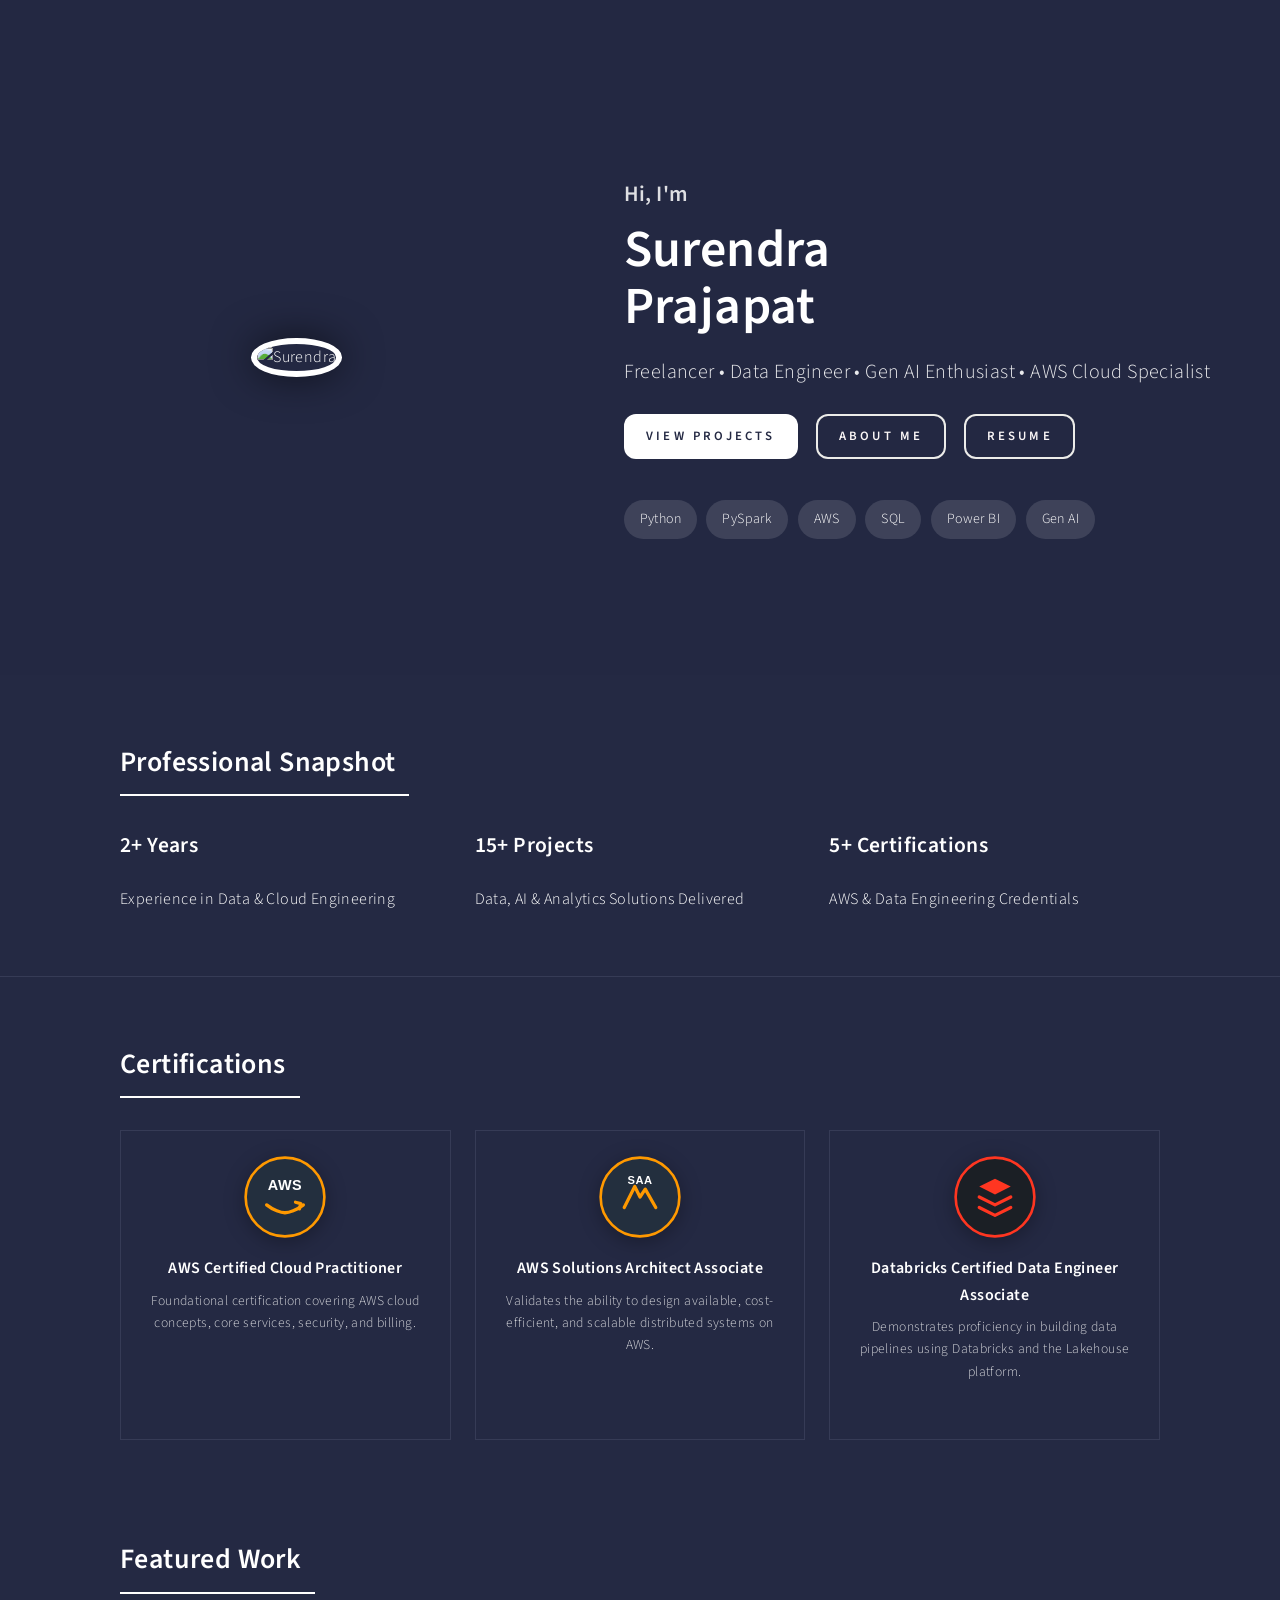
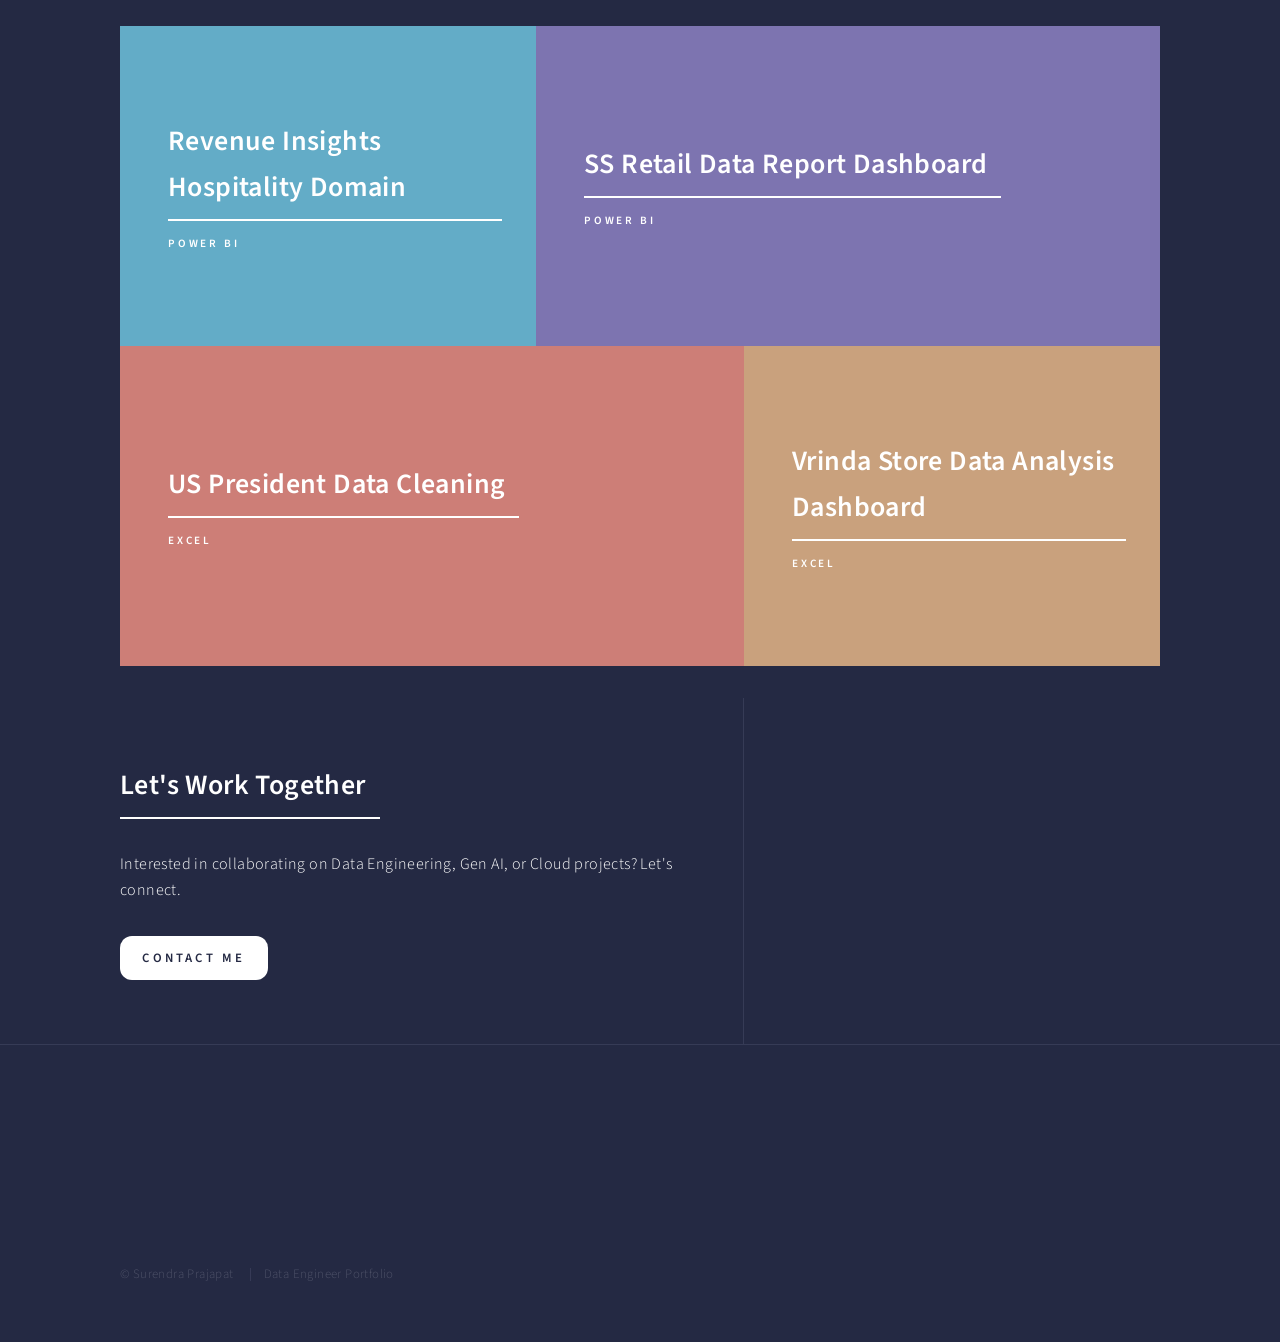
==== commit a0c0b167: "Updated index.html" ====
--- a/index.html
+++ b/index.html
@@ -8,6 +8,39 @@
     <!-- Main CSS -->
     <link rel="stylesheet" href="assets/css/main.css" />
     <noscript><link rel="stylesheet" href="assets/css/noscript.css" /></noscript>
+    <link rel="icon" href="images/Profile.png" type="image/png">
+
+    <!-- Certification cards styling (scoped, safe to move into main.css later) -->
+    <style>
+        .cert-row { align-items: stretch; }
+        .cert-card {
+            text-align: center;
+            height: 100%;
+            display: flex;
+            flex-direction: column;
+            align-items: center;
+            transition: transform 0.25s ease, box-shadow 0.25s ease;
+        }
+        .cert-card:hover {
+            transform: translateY(-6px);
+            box-shadow: 0 12px 28px rgba(0,0,0,0.35);
+        }
+        .cert-badge {
+            width: 84px;
+            height: 84px;
+            margin-bottom: 1em;
+            filter: drop-shadow(0 4px 10px rgba(0,0,0,0.3));
+        }
+        .cert-badge svg { width: 100%; height: 100%; }
+        .cert-card h3 {
+            font-size: 1em;
+            margin-bottom: 0.5em;
+        }
+        .cert-card p {
+            font-size: 0.85em;
+            opacity: 0.8;
+        }
+    </style>
 </head>
 
 <body class="is-preload">
@@ -16,25 +49,13 @@
 <div id="wrapper">
 
     <!-- Header -->
+     
     <header id="header" class="alt">
         <a href="index.html" class="logo"><strong>Surendra</strong> <span>Portfolio Web</span></a>
         <!-- <nav>
             <a href="#menu">Menu</a>
         </nav> -->
     </header>
-
-    <!-- Menu
-    <nav id="menu">
-        <div class="inner">
-            <ul class="links">
-                <li><a href="index.html">Home</a></li>
-                <li><a href="landing.html">Projects</a></li>
-                <li><a href="about.html">About Me</a></li>
-                <li><a href="contact.html">Contact</a></li>
-            </ul>
-        </div>
-        <a class="close" href="#menu">Close</a>
-    </nav> -->
 
     <!-- ================= HERO / BANNER ================= -->
 
@@ -114,23 +135,90 @@
         </div>
     </section>
 
+    <!-- ================= CERTIFICATIONS SECTION ================= -->
+
+    <section id="certifications" class="alt">
+        <div class="inner">
+
+            <header class="major">
+                <h2>Certifications</h2>
+            </header>
+
+            <div class="row cert-row">
+
+                <div class="col-4 col-12-medium">
+                    <div class="box cert-card">
+                        <div class="cert-badge cert-badge--aws">
+                            <svg viewBox="0 0 64 64" xmlns="http://www.w3.org/2000/svg" aria-hidden="true">
+                                <circle cx="32" cy="32" r="30" fill="#232F3E"/>
+                                <circle cx="32" cy="32" r="30" fill="none" stroke="#FF9900" stroke-width="2"/>
+                                <path d="M18 38c5 4 11 6 14 6s9-2 14-6" fill="none" stroke="#FF9900" stroke-width="2.5" stroke-linecap="round"/>
+                                <path d="M40 36l4 1-1 4" fill="none" stroke="#FF9900" stroke-width="2.5" stroke-linecap="round" stroke-linejoin="round"/>
+                                <text x="32" y="27" font-family="Arial, sans-serif" font-size="11" font-weight="700" fill="#FFFFFF" text-anchor="middle">AWS</text>
+                            </svg>
+                        </div>
+                        <h3>AWS Certified Cloud Practitioner</h3>
+                        <p>Foundational certification covering AWS cloud concepts, core services, security, and billing.</p>
+                    </div>
+                </div>
+
+                <div class="col-4 col-12-medium">
+                    <div class="box cert-card">
+                        <div class="cert-badge cert-badge--aws">
+                            <svg viewBox="0 0 64 64" xmlns="http://www.w3.org/2000/svg" aria-hidden="true">
+                                <circle cx="32" cy="32" r="30" fill="#232F3E"/>
+                                <circle cx="32" cy="32" r="30" fill="none" stroke="#FF9900" stroke-width="2"/>
+                                <path d="M20 40l8-16 4 8 4-6 8 14" fill="none" stroke="#FF9900" stroke-width="2.5" stroke-linecap="round" stroke-linejoin="round"/>
+                                <text x="32" y="22" font-family="Arial, sans-serif" font-size="8.5" font-weight="700" fill="#FFFFFF" text-anchor="middle">SAA</text>
+                            </svg>
+                        </div>
+                        <h3>AWS Solutions Architect Associate</h3>
+                        <p>Validates the ability to design available, cost-efficient, and scalable distributed systems on AWS.</p>
+                    </div>
+                </div>
+
+                <div class="col-4 col-12-medium">
+                    <div class="box cert-card">
+                        <div class="cert-badge cert-badge--databricks">
+                            <svg viewBox="0 0 64 64" xmlns="http://www.w3.org/2000/svg" aria-hidden="true">
+                                <circle cx="32" cy="32" r="30" fill="#1B1F25"/>
+                                <circle cx="32" cy="32" r="30" fill="none" stroke="#FF3621" stroke-width="2"/>
+                                <path d="M20 24l12-6 12 6-12 6z" fill="#FF3621"/>
+                                <path d="M20 32l12 6 12-6" fill="none" stroke="#FF3621" stroke-width="2.5" stroke-linecap="round" stroke-linejoin="round"/>
+                                <path d="M20 40l12 6 12-6" fill="none" stroke="#FF3621" stroke-width="2.5" stroke-linecap="round" stroke-linejoin="round"/>
+                            </svg>
+                        </div>
+                        <h3>Databricks Certified Data Engineer Associate</h3>
+                        <p>Demonstrates proficiency in building data pipelines using Databricks and the Lakehouse platform.</p>
+                    </div>
+                </div>
+
+            </div>
+
+            <!-- <ul class="actions" style="justify-content:center; margin-top: 2em;">
+                <li><a href="about.html#certifications" class="button">View All Credentials</a></li>
+            </ul> -->
+
+        </div>
+    </section>
+
     <!-- ================= FEATURED WORK ================= -->
 
-    <section id="main">
+    <section id="work">
         <div class="inner">
 
             <header class="major">
                 <h2>Featured Work</h2>
             </header>
 
-            <div id="main">
+            <div>
 
                 <!-- One -->
                 <section id="one" class="tiles">
 
                     <article>
                         <span class="image">
-                            <img src="images/Revenue_Insights.jpg" alt="" width="original_width" height="original_height" />	
+                            <img src="images/Revenue_Insights.jpg" alt="" />	
                         </span>
                         <header class="major">
                             <h3><a href="landing.html" class="link">Revenue Insights Hospitality Domain</a></h3>
@@ -140,7 +228,7 @@
 
                     <article>
                         <span class="image">
-                            <img src="images/SS_report.jpg" alt="" width="original_width" height="original_height" />
+                            <img src="images/SS_report.jpg" alt="" />
                         </span>
                         <header class="major">
                             <h3><a href="landing.html" class="link">SS Retail Data Report Dashboard</a></h3>
@@ -150,7 +238,7 @@
 
                     <article>
                         <span class="image">
-                            <img src="images/US-President_clean.png" alt="" width="original_width" height="original_height" />
+                            <img src="images/US-President_clean.png" alt="" />
                         </span>
                         <header class="major">
                             <h3><a href="landing.html" class="link">US President Data Cleaning</a></h3>
@@ -160,7 +248,7 @@
 
                     <article>
                         <span class="image">
-                            <img src="images/Vrinda_store.png" alt="" width="original_width" height="original_height" />
+                            <img src="images/Vrinda_store.png" alt="" />
                         </span>
                         <header class="major">
                             <h3><a href="landing.html" class="link">Vrinda Store Data Analysis Dashboard</a></h3>
--- a/assets/css/main.css
+++ b/assets/css/main.css
@@ -4309,11 +4309,17 @@
 
     .filter-buttons {
         flex-direction: column;
+		
     }
 
     .filter-btn {
-        width: 100%;
-    }
+		width: 100%;
+		display: flex;
+		align-items: center;
+		justify-content: center;
+		letter-spacing: 4px
+		
+	}
 
     .project-card {
         margin-bottom: 10px;
